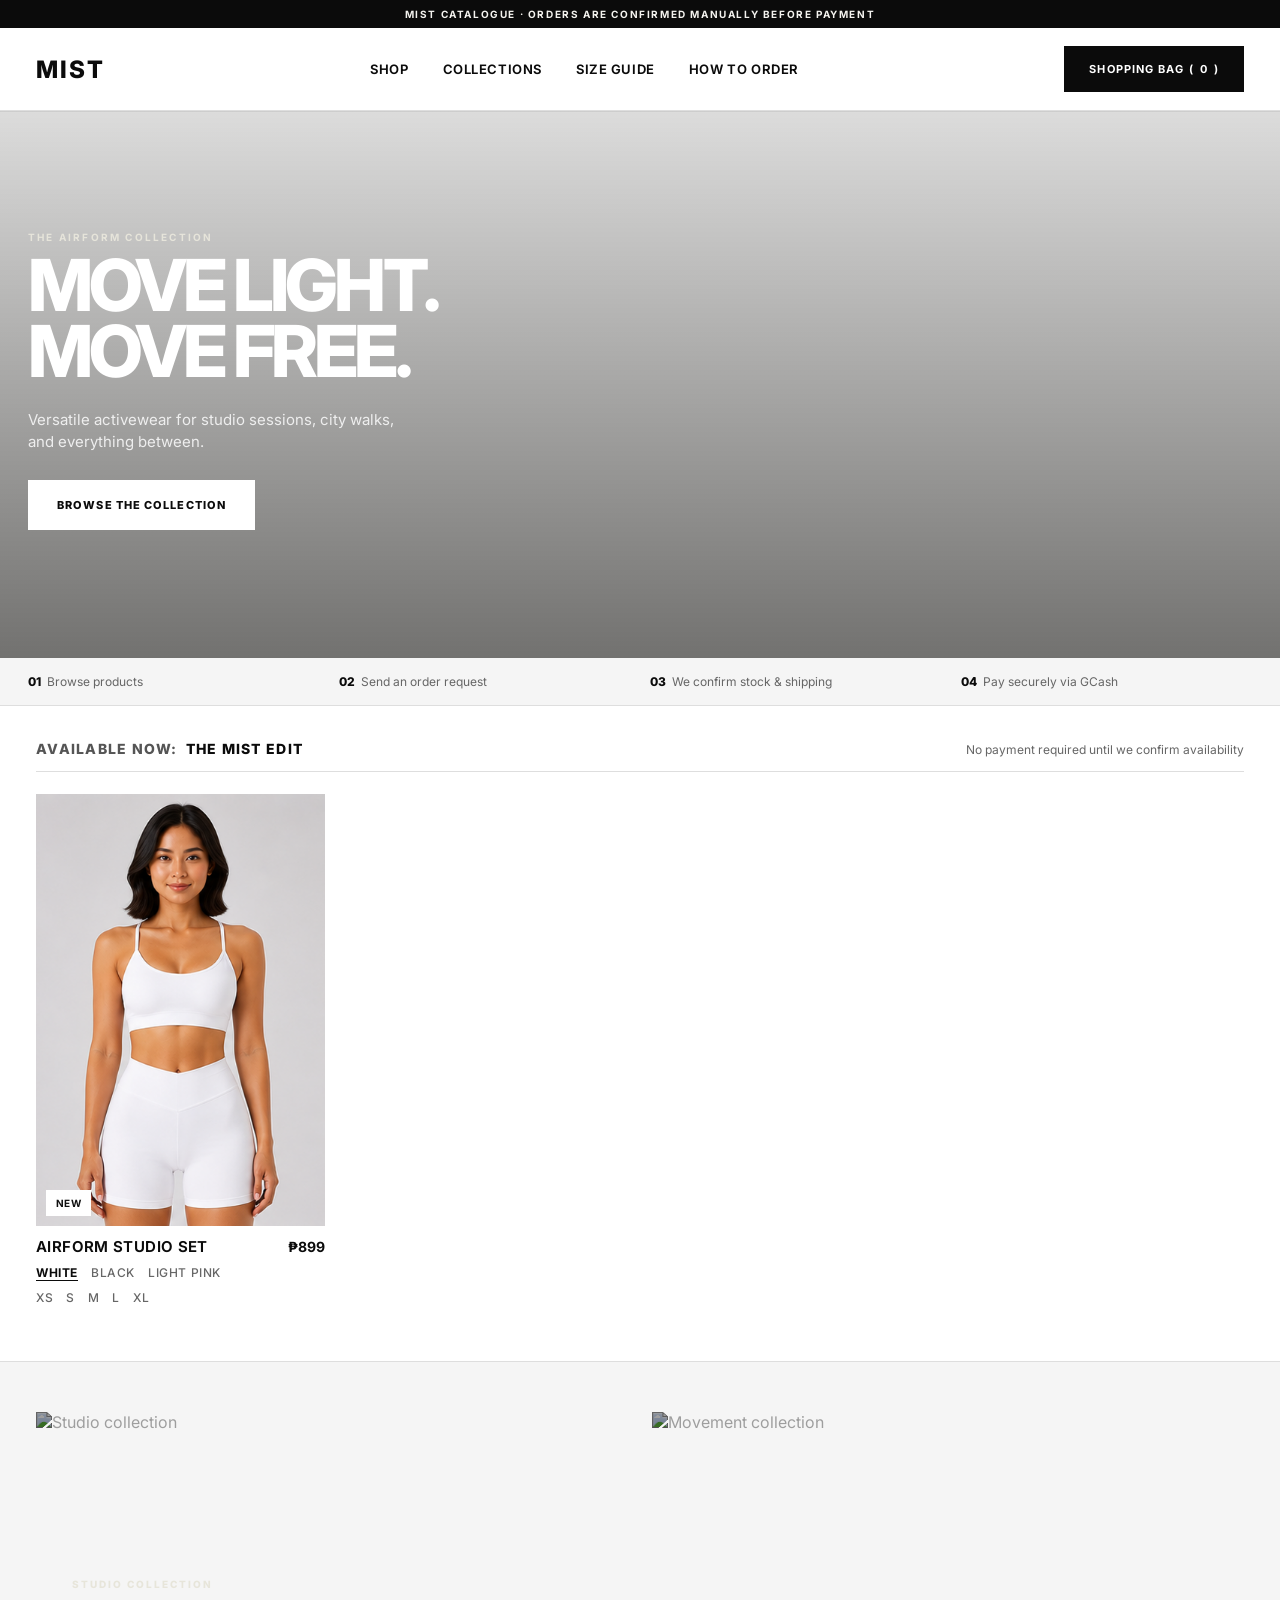
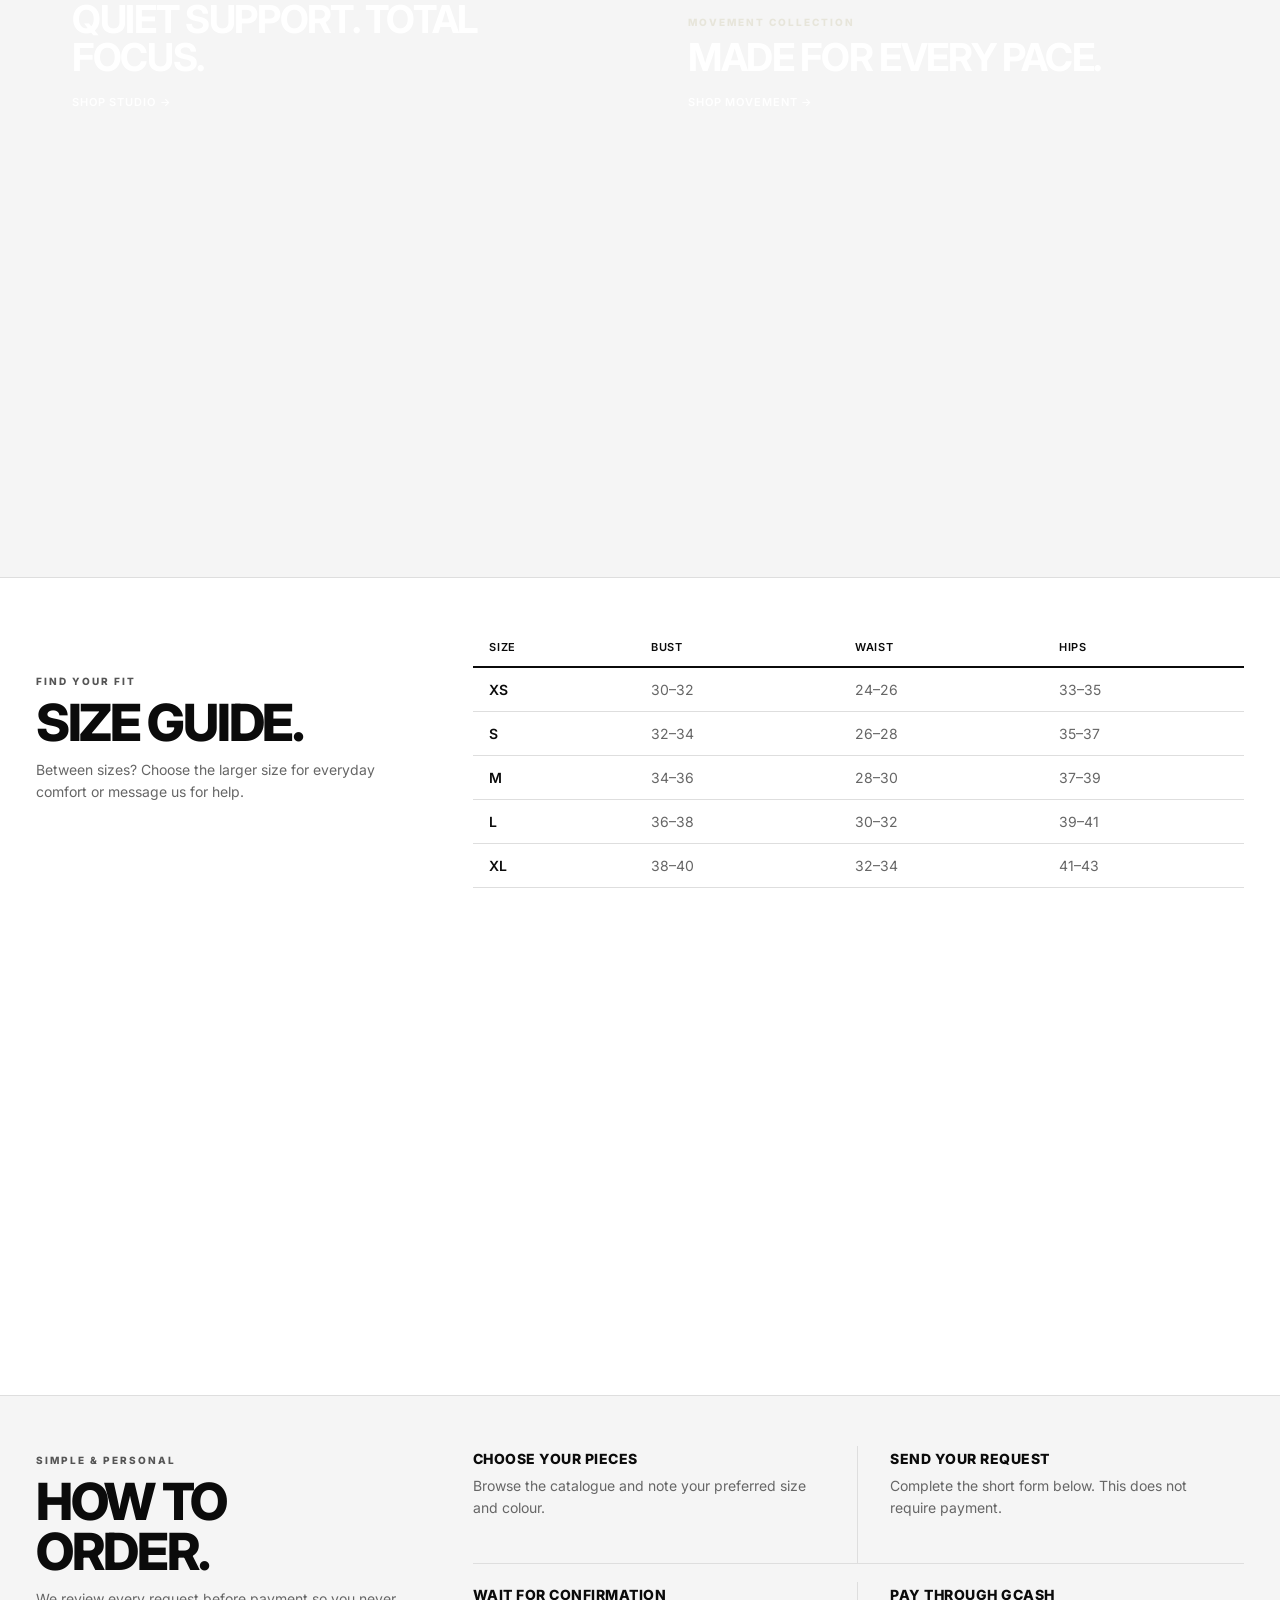
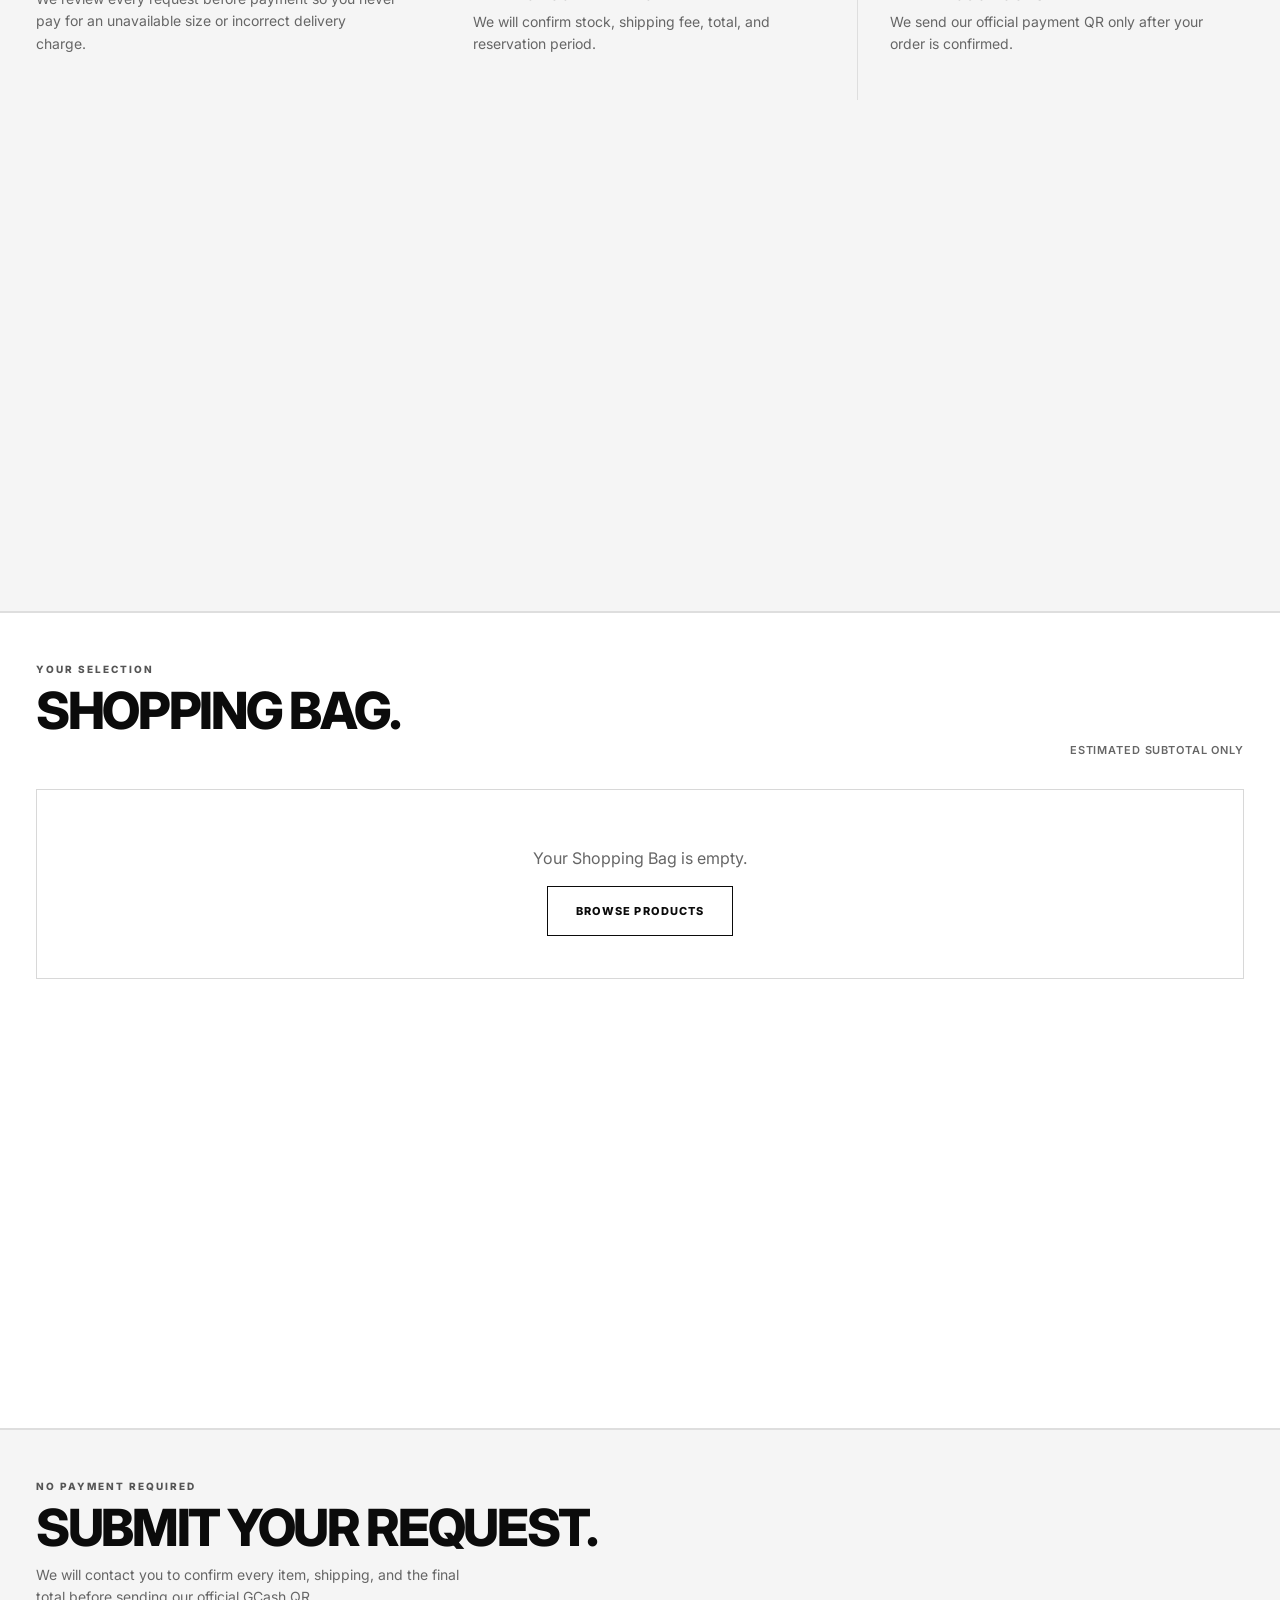
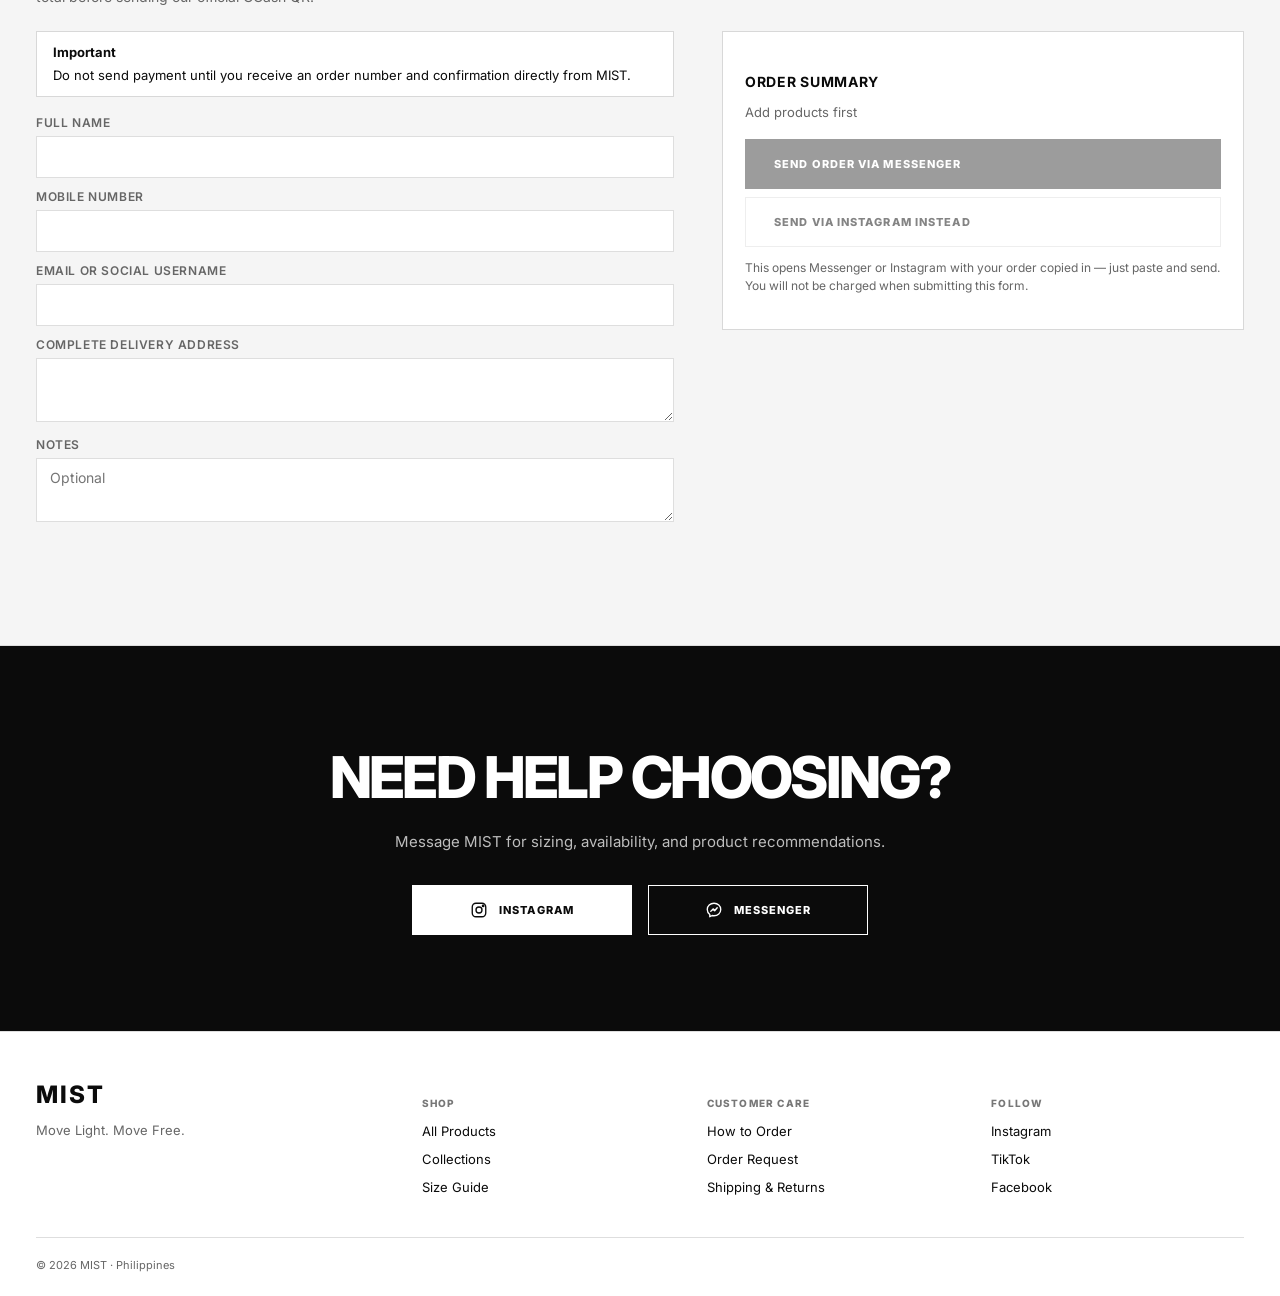
==== index.html @ 87e01f7b "Add files via upload" ====
<!DOCTYPE html>
<html lang="en">
<head>
<meta charset="UTF-8">
<meta name="viewport" content="width=device-width, initial-scale=1">
<title>MIST — Move Light. Move Free.</title>
<link rel="preconnect" href="https://fonts.googleapis.com">
<link href="https://fonts.googleapis.com/css2?family=Inter:wght@400;500;600;700;800&display=swap" rel="stylesheet">
<link rel="stylesheet" href="css/styles.css">
</head>
<body>

<div class="marquee-bar">MIST CATALOGUE · ORDERS ARE CONFIRMED MANUALLY BEFORE PAYMENT</div>

<header class="site-nav">
  <div class="nav-inner">
    <a href="#top" class="logo">MIST</a>
    <nav class="nav-links">
      <a href="#catalogue">Shop</a>
      <a href="#collections">Collections</a>
      <a href="#sizing">Size Guide</a>
      <a href="#how">How to Order</a>
    </nav>
    <a href="#order-list" class="order-pill">Shopping Bag (<span id="nav-count">0</span>)</a>
    <button class="menu-toggle" id="menuToggle" aria-label="Menu">☰</button>
  </div>
</header>

<section class="hero" id="top">
  <div class="hero-content">
    <div class="hero-inner">
      <span class="eyebrow">The Airform Collection</span>
      <h1>Move Light.<br>Move Free.</h1>
      <p>Versatile activewear for studio sessions, city walks, and everything between.</p>
      <a href="#catalogue" class="btn light">Browse the collection</a>
    </div>
  </div>
</section>

<div class="steps-strip">
  <div class="wrap">
    <div class="step-mini"><b>01</b>Browse products</div>
    <div class="step-mini"><b>02</b>Send an order request</div>
    <div class="step-mini"><b>03</b>We confirm stock &amp; shipping</div>
    <div class="step-mini"><b>04</b>Pay securely via GCash</div>
  </div>
</div>

<section id="catalogue" class="catalogue-section">
  <div class="wrap">
    <div class="compact-head">
      <h2><span class="eyebrow-lead">Available Now:</span>The MIST Edit</h2>
      <p>No payment required until we confirm availability</p>
    </div>
    <div class="grid" id="product-grid"></div>
  </div>
</section>

<section id="collections">
  <div class="wrap">
    <div class="collections">
      <a href="#catalogue" class="collection-tile">
        <img src="https://images.unsplash.com/photo-1506629082955-511b1aa562c8?auto=format&fit=crop&w=1200&q=85" alt="Studio collection">
        <div class="tile-copy">
          <span class="eyebrow">Studio collection</span>
          <h3>Quiet support. Total focus.</h3>
          <span class="cta">Shop studio →</span>
        </div>
      </a>
      <a href="#catalogue" class="collection-tile">
        <img src="https://images.unsplash.com/photo-1538805060514-97d9cc17730c?auto=format&fit=crop&w=1200&q=85" alt="Movement collection">
        <div class="tile-copy">
          <span class="eyebrow">Movement collection</span>
          <h3>Made for every pace.</h3>
          <span class="cta">Shop movement →</span>
        </div>
      </a>
    </div>
  </div>
</section>

<section id="sizing">
  <div class="wrap">
    <div class="section-split">
      <div class="section-head">
        <span class="eyebrow">Find Your Fit</span>
        <h2>Size guide.</h2>
        <p>Between sizes? Choose the larger size for everyday comfort or message us for help.</p>
      </div>
      <table>
        <thead><tr><th>Size</th><th>Bust</th><th>Waist</th><th>Hips</th></tr></thead>
        <tbody>
          <tr><td>XS</td><td>30–32</td><td>24–26</td><td>33–35</td></tr>
          <tr><td>S</td><td>32–34</td><td>26–28</td><td>35–37</td></tr>
          <tr><td>M</td><td>34–36</td><td>28–30</td><td>37–39</td></tr>
          <tr><td>L</td><td>36–38</td><td>30–32</td><td>39–41</td></tr>
          <tr><td>XL</td><td>38–40</td><td>32–34</td><td>41–43</td></tr>
        </tbody>
      </table>
    </div>
  </div>
</section>

<section id="how">
  <div class="wrap">
    <div class="section-split">
      <div class="section-head">
        <span class="eyebrow">Simple &amp; Personal</span>
        <h2>How to order.</h2>
        <p>We review every request before payment so you never pay for an unavailable size or incorrect delivery charge.</p>
      </div>
      <div class="how-grid">
        <div class="how-cell"><h3>Choose your pieces</h3><p>Browse the catalogue and note your preferred size and colour.</p></div>
        <div class="how-cell"><h3>Send your request</h3><p>Complete the short form below. This does not require payment.</p></div>
        <div class="how-cell"><h3>Wait for confirmation</h3><p>We will confirm stock, shipping fee, total, and reservation period.</p></div>
        <div class="how-cell"><h3>Pay through GCash</h3><p>We send our official payment QR only after your order is confirmed.</p></div>
      </div>
    </div>
  </div>
</section>

<section id="order-list">
  <div class="wrap">
    <div class="section-head-row">
      <div class="section-head">
        <span class="eyebrow">Your Selection</span>
        <h2>Shopping Bag.</h2>
      </div>
      <span class="section-head-note">Estimated subtotal only</span>
    </div>
    <div class="order-panel" id="order-panel"></div>
  </div>
</section>

<section id="order">
  <div class="wrap">
    <div class="section-head">
      <span class="eyebrow">No Payment Required</span>
      <h2>Submit your request.</h2>
      <p>We will contact you to confirm every item, shipping, and the final total before sending our official GCash QR.</p>
    </div>
    <div class="order-form-grid">
      <div>
        <div class="notice"><b>Important</b>Do not send payment until you receive an order number and confirmation directly from MIST.</div>
        <form id="order-form">
          <div class="field"><label for="f-name">Full name</label><input id="f-name" required></div>
          <div class="field"><label for="f-mobile">Mobile number</label><input id="f-mobile" required></div>
          <div class="field"><label for="f-contact">Email or social username</label><input id="f-contact" required></div>
          <div class="field"><label for="f-address">Complete delivery address</label><textarea id="f-address" required></textarea></div>
          <div class="field"><label for="f-notes">Notes</label><textarea id="f-notes" placeholder="Optional"></textarea></div>
        </form>
      </div>
      <div class="form-summary">
        <h4>Order summary</h4>
        <div id="summary-lines"><p class="summary-empty">Add products first</p></div>
        <button class="btn submit-btn" id="submit-order" disabled>Send order via Messenger</button>
        <button class="btn outline submit-btn-secondary" id="submit-order-ig" disabled>Send via Instagram instead</button>
        <p class="disclaimer">This opens Messenger or Instagram with your order copied in — just paste and send. You will not be charged when submitting this form.</p>
      </div>
    </div>
  </div>
</section>

<section class="help">
  <div class="wrap">
    <h2>Need help choosing?</h2>
    <p>Message MIST for sizing, availability, and product recommendations.</p>
    <div class="help-links">
      <a href="#" id="help-instagram-link" class="btn light social-btn" aria-label="Message MIST on Instagram">
        <svg viewBox="0 0 24 24" aria-hidden="true"><rect x="3" y="3" width="18" height="18" rx="5"></rect><circle cx="12" cy="12" r="4"></circle><circle cx="17.5" cy="6.5" r="1"></circle></svg>
        <span>Instagram</span>
      </a>
      <a href="#" id="help-messenger-link" class="btn outline help-outline social-btn" aria-label="Message MIST on Messenger">
        <svg viewBox="0 0 24 24" aria-hidden="true"><path d="M12 3C6.9 3 3 6.7 3 11.4c0 2.7 1.3 5 3.4 6.5V21l3.1-1.7c.8.2 1.6.3 2.5.3 5.1 0 9-3.7 9-8.3S17.1 3 12 3Z"></path><path d="m7.7 13.8 3.1-3.3 2.4 1.8 3.1-3.3-3.4 4-2.4-1.8-2.8 2.6Z"></path></svg>
        <span>Messenger</span>
      </a>
    </div>
  </div>
</section>

<footer>
  <div class="wrap">
    <div class="footer-top">
      <div class="footer-brand">
        <div class="logo">MIST</div>
        <p>Move Light. Move Free.</p>
      </div>
      <div class="footer-col">
        <h5>Shop</h5>
        <a href="#catalogue">All Products</a>
        <a href="#collections">Collections</a>
        <a href="#sizing">Size Guide</a>
      </div>
      <div class="footer-col">
        <h5>Customer Care</h5>
        <a href="#how">How to Order</a>
        <a href="#order">Order Request</a>
        <a href="#">Shipping &amp; Returns</a>
      </div>
      <div class="footer-col">
        <h5>Follow</h5>
        <a href="#">Instagram</a>
        <a href="#">TikTok</a>
        <a href="#">Facebook</a>
      </div>
    </div>
    <div class="footer-bottom">© 2026 MIST · Philippines</div>
  </div>
</footer>

<div class="toast" id="toast"></div>

<script src="js/config.js" defer></script>
<script src="js/ui.js" defer></script>
<script src="js/cart.js" defer></script>
<script src="js/app.js" defer></script>
</body>
</html>
---- css/styles.css ----
:root{
    --ink:#111111;
    --ink-soft:#5f5f5f;
    --bg:#ffffff;
    --panel:#f7f7f7;
    --order-list-bg:#ffffff;
    --line:#e6e6e6;
    --sage:#111111;
    --sage-dark:#2a2a2a;
    --stone:#d4d4d4;
    --danger:#b5502f;
    --radius:4px;
    --maxw:1320px;
    --gap:20px;
    --site-nav-height:84px;
    --anchor-gap:18px;
  }
  *{box-sizing:border-box;}
  html{
    scroll-behavior:smooth;
    scroll-padding-top:calc(var(--site-nav-height) + var(--anchor-gap));
  }
  body{
    margin:0;
    font-family:'Inter',system-ui,sans-serif;
    color:var(--ink);
    background:var(--bg);
    -webkit-font-smoothing:antialiased;
  }
  h1,h2,h3,.display{
    font-family:'Inter',system-ui,sans-serif;
    letter-spacing:-0.02em;
    font-weight:600;
    margin:0;
  }
  a{color:inherit;text-decoration:none;}
  img{max-width:100%;display:block;}
  button{font-family:inherit;cursor:pointer;}
  .wrap{max-width:var(--maxw);margin:0 auto;padding:0 28px;}
  .eyebrow{
    font-size:11px;
    letter-spacing:0.18em;
    text-transform:uppercase;
    color:#555555;
    font-weight:600;
    margin-bottom:10px;
    display:block;
  }

  /* ---- marquee bar ---- */
  .marquee-bar{
    background:var(--ink);
    color:#f4f3ef;
    font-size:11px;
    letter-spacing:0.12em;
    text-transform:uppercase;
    text-align:center;
    padding:6px 14px;
  }

  /* ---- nav ---- */
  header.site-nav{
    position:sticky; top:0; z-index:50;
    background:rgba(255,255,255,0.92);
    backdrop-filter:blur(8px);
    border-bottom:1px solid var(--line);
  }
  .nav-inner{
    max-width:var(--maxw);margin:0 auto;padding:14px 28px;
    display:flex;align-items:center;justify-content:space-between;gap:16px;
  }
  .logo{font-family:'Inter';font-weight:700;font-size:20px;letter-spacing:0.06em;}
  .nav-links{display:flex;gap:28px;font-size:14px;font-weight:500;}
  .nav-links a{opacity:0.8;transition:opacity .15s;}
  .nav-links a:hover{opacity:1;}
  .order-pill{
    border:1px solid var(--ink);
    padding:13px 20px;
    border-radius:var(--radius);
    font-size:12px;
    font-weight:700;
    letter-spacing:0.06em;
    text-transform:uppercase;
    display:flex;align-items:center;gap:6px;
    background:var(--ink);
    color:#fff;
    transition:background .15s;
  }
  .order-pill:hover{background:#2a2a2a;}
  .menu-toggle{display:none;background:none;border:none;font-size:22px;padding:4px 8px;}

  /* ---- hero ---- */
  .hero{
    position:relative;
    min-height:520px;
    display:flex;
    align-items:flex-end;
    background:
      linear-gradient(180deg, rgba(20,19,16,0.15) 0%, rgba(20,19,16,0.6) 100%),
      url('https://images.unsplash.com/photo-1518611012118-696072aa579a?auto=format&fit=crop&w=2200&q=90') center/cover no-repeat;
  }
  .hero-content{
    width:100%;
    color:#fff;
    padding:40px 28px 44px;
  }
  .hero-inner{max-width:var(--maxw);margin:0 auto;width:100%;}
  .hero .eyebrow{color:#e6e4da;}
  .hero h1{font-size:clamp(38px,6vw,72px);line-height:1.02;font-weight:700;max-width:14ch;}
  .hero p{font-size:16px;max-width:38ch;margin:18px 0 26px;color:#eee;line-height:1.5;}
  .btn{
    display:inline-flex;align-items:center;gap:8px;
    background:var(--ink);color:#fff;
    padding:14px 26px;font-size:13px;font-weight:600;
    letter-spacing:0.04em;text-transform:uppercase;
    border:1px solid var(--ink);
    border-radius:var(--radius);
    transition:background .15s,color .15s;
  }
  .btn:hover{background:transparent;color:var(--ink);}
  .btn.light{background:#fff;color:var(--ink);border-color:#fff;}
  .btn.light:hover{background:transparent;color:#fff;}
  .btn.outline{background:transparent;color:var(--ink);}
  .btn.outline:hover{background:var(--ink);color:#fff;}
  .btn:disabled{opacity:0.4;cursor:not-allowed;}
  .btn:disabled:hover{background:var(--ink);color:#fff;}

  /* ---- steps strip ---- */
  .steps-strip{
    border-bottom:1px solid var(--line);
    background:var(--panel);
  }
  .steps-strip .wrap{
    display:grid;grid-template-columns:repeat(4,1fr);gap:20px;
    padding:20px 28px;
  }
  .step-mini{font-size:13px;color:var(--ink-soft);}
  .step-mini b{color:var(--ink);font-family:'Inter';font-size:14px;margin-right:6px;}

  section{padding:64px 0;}

  /* Keep anchored sections fully visible below the sticky navigation. */
  section[id]{
    scroll-margin-top:calc(var(--site-nav-height) + var(--anchor-gap));
  }

  /* Non-catalogue sections use a consistent viewport-height presentation. */
  #collections,
  #sizing,
  #how,
  #order-list,
  #order{
    min-height:calc(100svh - var(--site-nav-height));
    display:flex;
    align-items:center;
  }

  #collections > .wrap,
  #sizing > .wrap,
  #how > .wrap,
  #order-list > .wrap,
  #order > .wrap{
    width:100%;
  }

  /* ---- section separation (alternating tone, no hard color blocks) ---- */
  #collections,
  #how,
  #order{
    background:var(--panel);
    border-top:1px solid var(--line);
    border-bottom:1px solid var(--line);
  }
  #catalogue,
  #sizing,
  #order-list{
    background:var(--bg);
  }
  #order-list{
    background:var(--bg);
    border-top:1px solid var(--line);
    border-bottom:1px solid var(--line);
  }

  .section-head{max-width:640px;margin-bottom:32px;}
  .section-head h2{font-size:clamp(26px,3.4vw,38px);font-weight:600;}
  .section-head p{color:var(--ink-soft);font-size:15px;line-height:1.6;margin-top:12px;}

  /* ---- compact single-line header (Gymshark-style category header) ---- */
  .compact-head{
    display:flex;justify-content:space-between;align-items:baseline;
    flex-wrap:wrap;gap:8px 20px;
    margin-bottom:24px;
    padding-bottom:16px;
    border-bottom:1px solid var(--line);
  }
  .compact-head h2{
    font-size:15px;font-weight:700;text-transform:uppercase;letter-spacing:0.06em;
  }
  .compact-head h2 .eyebrow-lead{
    color:#555555;margin-right:8px;
  }
  .compact-head p{
    font-size:13px;color:var(--ink-soft);margin:0;
  }

  /* ---- side-by-side section layout (label left, content right) ---- */
  .section-split{
    display:grid;
    grid-template-columns:minmax(220px,300px) 1fr;
    gap:64px;
    align-items:start;
  }
  .section-split .section-head{margin-bottom:0;max-width:none;}

  .section-head-row{
    display:flex;justify-content:space-between;align-items:flex-end;
    flex-wrap:wrap;gap:12px;margin-bottom:32px;
  }
  .section-head-row .section-head{margin-bottom:0;}
  .section-head-note{
    font-size:11px;letter-spacing:0.08em;text-transform:uppercase;
    color:var(--ink-soft);font-weight:600;white-space:nowrap;
  }

  /* ---- product grid ---- */
  .grid{
    display:grid;grid-template-columns:repeat(4,1fr);gap:var(--gap);
  }
  .card{
    border:1px solid var(--line);
    background:#fff;
    display:flex;flex-direction:column;
  }
  .card-img{position:relative;aspect-ratio:4/5;overflow:hidden;background:var(--panel);}
  .card-img img{
    width:100%;height:100%;object-fit:cover;object-position:center;
    transition:opacity .35s ease;
  }
  .card-img img.img-front{position:relative;z-index:1;}
  .card-img img.img-back{position:absolute;inset:0;z-index:2;opacity:0;}
  .card:hover .card-img img.img-front{opacity:0;}
  .card:hover .card-img img.img-back{opacity:1;}
  .badge{
    position:absolute;top:12px;left:12px;
    z-index:3;
    background:var(--sage);color:#fff;
    font-size:10px;letter-spacing:0.1em;
    padding:4px 8px;text-transform:uppercase;font-weight:700;
  }
  .quick-add{
    position:absolute;bottom:0;left:0;right:0;
    z-index:3;
    background:rgba(20,19,16,0.88);color:#fff;
    text-align:center;padding:11px;
    font-size:12px;letter-spacing:0.06em;text-transform:uppercase;font-weight:600;
    transform:translateY(100%);
    transition:transform .2s ease;
    border:none;font-family:inherit;width:100%;
  }
  .card:hover .quick-add{transform:translateY(0);}
  .card-body{padding:16px 16px 18px;display:flex;flex-direction:column;gap:4px;flex:1;}
  .card-body-top{display:flex;justify-content:space-between;align-items:baseline;gap:10px;}
  .card-body h3{font-size:15px;font-weight:600;}
  .colors{display:flex;gap:10px;margin-top:2px;flex-wrap:wrap;}
  .color-btn{
    border:none;background:none;padding:0;
    font-size:12px;font-weight:500;color:var(--ink-soft);
    transition:color .12s;
  }
  .color-btn:hover{color:var(--ink);}
  .color-btn.active{color:var(--ink);font-weight:700;text-decoration:underline;text-underline-offset:3px;}
  .price{font-weight:700;font-size:14px;white-space:nowrap;}
  .sizes{display:flex;gap:10px;margin-top:8px;flex-wrap:wrap;}
  .size-btn{
    border:none;background:none;padding:0;
    font-size:12px;font-weight:500;color:var(--ink-soft);
    transition:color .12s;
  }
  .size-btn:hover{color:var(--ink);}
  .size-btn.active{color:var(--ink);font-weight:700;text-decoration:underline;text-underline-offset:3px;}

  /* ---- collections banner ---- */
  .collections{display:grid;grid-template-columns:1fr 1fr;gap:var(--gap);}
  .collection-tile{
    position:relative;aspect-ratio:16/10;overflow:hidden;
    color:#fff;
  }
  .collection-tile img{width:100%;height:100%;object-fit:cover;filter:brightness(0.62);transition:transform .5s;}
  .collection-tile:hover img{transform:scale(1.05);}
  .tile-copy{position:absolute;inset:0;display:flex;flex-direction:column;justify-content:flex-end;padding:28px;}
  .tile-copy .eyebrow{color:#e7e5da;}
  .tile-copy h3{font-size:24px;font-weight:700;margin-bottom:4px;}
  .tile-copy span.cta{font-size:13px;font-weight:600;}

  /* ---- how to order (2x2 divided grid) ---- */
  .how-grid{
    display:grid;
    grid-template-columns:1fr 1fr;
  }
  .how-cell{
    padding:0 32px 28px 0;
  }
  .how-cell:nth-child(odd){
    border-right:1px solid var(--line);
    padding-right:32px;
  }
  .how-cell:nth-child(even){
    padding-left:32px;
  }
  .how-cell:nth-child(1),.how-cell:nth-child(2){
    border-bottom:1px solid var(--line);
    padding-bottom:24px;
    margin-bottom:24px;
  }
  .how-cell h3{font-size:16px;font-weight:600;margin-bottom:8px;}
  .how-cell p{font-size:14px;color:var(--ink-soft);line-height:1.6;margin:0;}

  /* ---- size guide ---- */
  table{width:100%;border-collapse:collapse;font-size:14px;}
  thead th{
    text-align:left;padding:12px 14px;border-bottom:2px solid var(--ink);
    font-family:'Inter';font-weight:600;font-size:13px;
  }
  tbody td{padding:12px 14px;border-bottom:1px solid var(--line);color:var(--ink-soft);}
  tbody tr td:first-child{color:var(--ink);font-weight:600;}

  /* ---- order list ---- */
  .order-panel{
    background:#ffffff;
    border:1px solid var(--line);
    border-radius:12px;
    padding:0 24px;
    box-shadow:0 8px 28px rgba(0,0,0,.05);
  }
  .order-empty{padding:56px 28px;text-align:center;}
  .order-empty p{color:var(--ink-soft);margin-bottom:18px;}
  .order-cols{
    display:grid;
    grid-template-columns:64px 1fr 130px 150px 80px 160px;
    gap:16px;align-items:end;
  }
  .order-header{
    padding:20px 0 8px;
  }
  .order-header .col-label{
    font-size:11px;font-weight:700;letter-spacing:0.08em;text-transform:uppercase;color:var(--ink-soft);
  }
  .order-row{
    padding:16px 0;border-top:1px solid var(--line);
  }
  .order-row img{width:64px;height:76px;object-fit:cover;background:#fff;}
  .order-item-name{font-size:14px;font-weight:600;}
  .order-item-price{font-size:12px;color:var(--ink-soft);margin-top:2px;}
  .order-select,.qty-input{
    width:100%;border:1px solid var(--line);background:#fff;
    padding:9px 10px;font-size:13px;font-family:inherit;border-radius:var(--radius);
  }
  .order-select:focus,.qty-input:focus{outline:2px solid #111111;outline-offset:1px;}
  .price-remove{display:flex;align-items:center;justify-content:space-between;gap:14px;}
  .line-total{font-size:14px;font-weight:600;white-space:nowrap;}
  .remove-btn{
    background:none;border:none;color:var(--ink);font-size:13px;
    text-decoration:underline;text-underline-offset:2px;white-space:nowrap;
  }
  .remove-btn:hover{color:var(--danger);}
  .order-summary-block{padding:24px 0 28px;}
  .order-summary-row{
    display:flex;justify-content:space-between;align-items:center;
    font-size:14px;font-weight:600;margin-bottom:8px;
  }
  .order-summary-row .sub-amt{font-size:15px;font-weight:700;}
  .shipping-note{font-size:13px;color:var(--ink-soft);margin-bottom:18px;}
  .continue-btn{width:100%;justify-content:center;}

  /* ---- order form ---- */
  .order-form-grid{display:grid;grid-template-columns:1.1fr 0.9fr;gap:56px;}
  .notice{
    background:#fbf1ea;border:1px solid #e8c9b5;
    padding:14px 16px;font-size:13px;line-height:1.5;margin-bottom:26px;
  }
  .notice b{display:block;margin-bottom:3px;}
  .field{margin-bottom:16px;}
  .field label{display:block;font-size:12px;font-weight:600;text-transform:uppercase;letter-spacing:0.05em;margin-bottom:6px;color:var(--ink-soft);}
  .field input,.field textarea{
    width:100%;border:1px solid var(--line);padding:12px 13px;font-size:14px;
    font-family:inherit;background:#fff;border-radius:var(--radius);
  }
  .field input:focus,.field textarea:focus{outline:2px solid #111111;outline-offset:1px;}
  .field textarea{resize:vertical;min-height:88px;}
  .form-summary{background:var(--panel);border:1px solid var(--line);padding:20px;align-self:start;position:sticky;top:96px;}
  .form-summary h4{font-family:'Inter';font-size:14px;text-transform:uppercase;letter-spacing:0.05em;margin-bottom:14px;}
  .summary-line{display:flex;justify-content:space-between;font-size:13px;padding:7px 0;border-bottom:1px solid var(--line);}
  .disclaimer{font-size:12px;color:var(--ink-soft);margin-top:12px;line-height:1.5;}
  .submit-btn{width:100%;margin-top:6px;padding:14px;}
  .submit-btn-secondary{width:100%;margin-top:8px;padding:12px;background:transparent;color:var(--ink);border:1px solid var(--line);}
  .submit-btn-secondary:hover:not(:disabled){background:var(--panel);}
  .submit-btn-secondary:disabled{opacity:0.5;cursor:not-allowed;}

  /* ---- help ---- */
  .help{text-align:center;background:var(--ink);color:#fff;}
  .help h2{font-size:clamp(24px,3vw,32px);margin-bottom:10px;}
  .help p{color:#cfccc0;margin-bottom:24px;}
  .help-links{display:flex;gap:14px;justify-content:center;}

  /* ---- footer ---- */
  footer{border-top:1px solid var(--line);padding:56px 0 28px;}
  .footer-top{display:grid;grid-template-columns:1.4fr repeat(3,1fr);gap:32px;padding-bottom:36px;}
  .footer-brand .logo{margin-bottom:10px;}
  .footer-brand p{font-size:13px;color:var(--ink-soft);}
  .footer-col h5{font-size:12px;text-transform:uppercase;letter-spacing:0.06em;margin-bottom:14px;color:var(--ink-soft);}
  .footer-col a{display:block;font-size:14px;margin-bottom:10px;}
  .footer-bottom{border-top:1px solid var(--line);padding-top:20px;font-size:12px;color:var(--ink-soft);}

  .toast{
    position:fixed;bottom:24px;left:50%;transform:translateX(-50%) translateY(20px);
    background:var(--ink);color:#fff;padding:12px 22px;font-size:13px;font-weight:600;
    border-radius:999px;opacity:0;pointer-events:none;transition:all .25s ease;z-index:200;
  }
  .toast.show{opacity:1;transform:translateX(-50%) translateY(0);}

  /* ---- responsive ---- */
  @media (max-width:1100px){
    .grid{grid-template-columns:repeat(3,1fr);}
  }
  @media (max-width:900px){
    .grid{grid-template-columns:repeat(2,1fr);}
    .order-form-grid{grid-template-columns:1fr;}
    .form-summary{position:static;}
    .footer-top{grid-template-columns:1fr 1fr;}
    .section-split{grid-template-columns:1fr;gap:28px;}
    .section-split .section-head{max-width:640px;margin-bottom:8px;}
  }
  @media (max-width:680px){
    :root{--anchor-gap:12px;}
    .hero{min-height:480px;}
    .nav-links{display:none;}
    .menu-toggle{display:block;}
    .steps-strip .wrap{grid-template-columns:1fr 1fr;}
    .grid{grid-template-columns:1fr 1fr;}
    .collections{grid-template-columns:1fr;}
    .how-row{grid-template-columns:40px 1fr;}
    .order-header{display:none;}
    .order-cols{
      grid-template-columns:56px 1fr;
      grid-template-areas:"img name" "img size" "img colour" "img qty" "img price";
      row-gap:8px;
    }
    .order-row img{grid-area:img;}
    .order-item-name{grid-area:name;}
    .field-size{grid-area:size;}
    .field-colour{grid-area:colour;}
    .field-qty{grid-area:qty;}
    .price-remove{grid-area:price;}
    .footer-top{grid-template-columns:1fr;}
    section{padding:44px 0;}
    #collections,#sizing,#how,#order-list,#order{
      min-height:auto;
      display:block;
    }
    .hero-content{padding:36px 20px 44px;}
    .how-grid{grid-template-columns:1fr;}
    .how-cell:nth-child(odd){border-right:none;padding-right:0;}
    .how-cell{border-bottom:1px solid var(--line);padding:0 0 20px;margin-bottom:20px;}
    .how-cell:nth-child(2){padding-left:0;}
    .section-head-row{align-items:flex-start;}
  }
  @media (max-width:460px){
    .grid{grid-template-columns:1fr;}
  }

  @media (prefers-reduced-motion:reduce){
    *{transition:none !important;animation:none !important;}
  }

/* Utility classes moved from inline HTML styles */
.catalogue-section{padding-top:32px;}
.summary-empty{font-size:13px;color:var(--ink-soft);}
.help-outline{color:#fff;border-color:#fff;}


.summary-total{border-bottom:none;font-weight:700;}
@media (max-width:680px){
  .nav-links.mobile-open{
    display:flex;position:absolute;top:100%;left:0;right:0;
    background:#fff;flex-direction:column;padding:16px 28px;
    border-bottom:1px solid var(--line);gap:14px;
  }
}

/* Product data loading messages */
.catalogue-message {
  grid-column: 1 / -1;
  padding: 32px;
  border: 1px solid var(--line);
  background: var(--panel);
  color: var(--ink-soft);
  line-height: 1.6;
}
.catalogue-error strong { color: var(--danger); }

/* =========================================================
   MIST UI POLISH — Gymshark / DFYNE-inspired direction
   ========================================================= */
:root{
  --ink:#0b0b0b;
  --ink-soft:#666;
  --panel:#f5f5f5;
  --line:#dedede;
  --radius:0px;
  --maxw:1440px;
}
body{font-weight:400;}
.wrap{padding-left:36px;padding-right:36px;}

.marquee-bar{
  padding:8px 14px;
  font-size:10px;
  font-weight:700;
  letter-spacing:.16em;
}
header.site-nav{background:rgba(255,255,255,.97);}
.nav-inner{padding:18px 36px;}
.logo{font-size:24px;font-weight:800;letter-spacing:.08em;}
.nav-links{gap:34px;font-size:13px;font-weight:650;text-transform:uppercase;letter-spacing:.045em;}
.nav-links a{position:relative;opacity:1;padding:6px 0;}
.nav-links a::after{content:"";position:absolute;left:0;right:100%;bottom:0;height:2px;background:#0b0b0b;transition:right .22s ease;}
.nav-links a:hover::after{right:0;}
.order-pill{padding:15px 24px;font-size:11px;border-radius:0;letter-spacing:.1em;}

.hero{min-height:calc(100svh - 112px);background-position:center 38%;}
.hero-content{padding-bottom:70px;}
.hero h1{font-size:clamp(48px,7vw,92px);line-height:.92;text-transform:uppercase;letter-spacing:-.055em;font-weight:800;}
.hero p{font-size:15px;max-width:42ch;margin-top:24px;}
.hero .eyebrow{font-weight:700;letter-spacing:.22em;}
.btn{min-height:50px;padding:14px 28px;border-radius:0;font-size:11px;font-weight:800;letter-spacing:.1em;}

.steps-strip .wrap{padding-top:16px;padding-bottom:16px;}
.step-mini{font-size:12px;}
.step-mini b{font-size:12px;font-weight:800;}
section{padding:88px 0;}

.compact-head{margin-bottom:30px;padding-bottom:18px;}
.compact-head h2{font-size:14px;font-weight:800;letter-spacing:.09em;}
.compact-head p{font-size:12px;}
.section-head h2{font-size:clamp(34px,4vw,56px);font-weight:800;letter-spacing:-.045em;text-transform:uppercase;line-height:.98;}
.section-head p{font-size:14px;max-width:48ch;}
.eyebrow{font-size:10px;font-weight:800;letter-spacing:.2em;color:#555;}

.grid{grid-template-columns:repeat(3,minmax(0,1fr));gap:28px;}
.card{border:0;background:transparent;}
.card-img{background:#efefef;}
.card-body{padding:16px 0 0;gap:8px;}
.card-body h3{font-size:14px;font-weight:750;text-transform:uppercase;letter-spacing:.025em;}
.price{font-size:14px;font-weight:700;}
.colors,.sizes{gap:14px;}
.color-btn,.size-btn{font-size:11px;text-transform:uppercase;letter-spacing:.05em;}
.badge{top:14px;left:14px;padding:6px 9px;font-size:9px;background:#0b0b0b;}
.quick-add{padding:15px;font-size:11px;font-weight:800;letter-spacing:.1em;background:rgba(8,8,8,.94);}

.collections{gap:24px;}
.collection-tile{aspect-ratio:4/3;}
.tile-copy{padding:36px;}
.tile-copy h3{font-size:clamp(26px,3vw,40px);line-height:1;text-transform:uppercase;letter-spacing:-.035em;}
.tile-copy span.cta{margin-top:14px;text-transform:uppercase;letter-spacing:.08em;font-size:11px;}

.section-split{grid-template-columns:minmax(260px,360px) 1fr;gap:90px;align-items:center;}
table{font-size:14px;}
thead th{padding:16px 16px;font-size:11px;text-transform:uppercase;letter-spacing:.08em;}
tbody td{padding:17px 16px;}
.how-grid{gap:0;}
.how-cell{min-height:150px;padding-top:10px;}
.how-cell h3{text-transform:uppercase;letter-spacing:.035em;font-size:14px;font-weight:800;}

.order-panel{border:1px solid #d8d8d8;border-radius:0;box-shadow:none;padding:0 28px;}
.order-empty{padding:68px 28px;}
.form-summary{background:#fff;border:1px solid #d8d8d8;padding:28px;}
.notice{background:#fff;border:1px solid #d8d8d8;}
.field input,.field textarea,.order-select,.qty-input{border-radius:0;min-height:48px;}

.help{background:#0b0b0b;padding:96px 0;}
.help h2{font-size:clamp(36px,4.5vw,64px);font-weight:800;letter-spacing:-.045em;text-transform:uppercase;}
.help p{margin:20px auto 34px;max-width:600px;color:#bdbdbd;font-size:15px;}
.help-links{gap:16px;flex-wrap:wrap;}
.help-links .social-btn{width:220px;justify-content:center;gap:11px;}
.help-links .social-btn svg{width:18px;height:18px;fill:none;stroke:currentColor;stroke-width:1.8;stroke-linecap:round;stroke-linejoin:round;}
.help-links .help-outline{color:#fff;border-color:#fff;background:transparent;}
.help-links .help-outline:hover{background:#fff;color:#0b0b0b;}
.help-links .btn.light:hover{background:#e9e9e9;color:#0b0b0b;border-color:#e9e9e9;}

footer{padding:48px 0 24px;}
.footer-top{padding-bottom:30px;}
.footer-col h5{font-size:10px;font-weight:800;letter-spacing:.12em;color:#777;}
.footer-col a{font-size:13px;margin-bottom:12px;}
.footer-col a:hover{text-decoration:underline;text-underline-offset:4px;}
.footer-bottom{font-size:11px;}

@media (max-width:1100px){
  .grid{grid-template-columns:repeat(2,minmax(0,1fr));}
  .section-split{gap:48px;}
}
@media (max-width:680px){
  .wrap,.nav-inner{padding-left:20px;padding-right:20px;}
  .hero{min-height:620px;}
  .hero h1{font-size:clamp(46px,16vw,68px);}
  section{padding:64px 0;}
  .grid{grid-template-columns:1fr;gap:40px;}
  .section-head h2{font-size:38px;}
  .help{padding:72px 0;}
  .help-links{flex-direction:column;align-items:center;}
  .help-links .social-btn{width:min(100%,320px);}
}

/* =========================================================
   VIEWPORT-FIT SECTIONS
   Keeps anchored sections within the usable desktop viewport
   without changing the product catalogue layout.
   ========================================================= */
@media (min-width:681px){
  #collections,
  #sizing,
  #how,
  #order-list,
  #order{
    min-height:calc(100svh - var(--site-nav-height));
    padding-top:clamp(42px,5.5vh,64px);
    padding-bottom:clamp(42px,5.5vh,64px);
  }

  #collections .collections{
    align-items:center;
  }

  #collections .collection-tile{
    aspect-ratio:16 / 9;
    max-height:56svh;
  }

  #sizing .section-head,
  #how .section-head,
  #order-list .section-head,
  #order .section-head{
    margin-bottom:clamp(18px,2.5vh,28px);
  }

  #sizing .section-split,
  #how .section-split{
    gap:clamp(44px,6vw,78px);
  }

  #sizing thead th{
    padding-top:12px;
    padding-bottom:12px;
  }

  #sizing tbody td{
    padding-top:13px;
    padding-bottom:13px;
  }

  #how .how-cell{
    min-height:118px;
    padding-top:4px;
    padding-bottom:20px;
  }

  #how .how-cell:nth-child(1),
  #how .how-cell:nth-child(2){
    padding-bottom:18px;
    margin-bottom:18px;
  }

  #order-list .order-empty{
    padding-top:42px;
    padding-bottom:42px;
  }

  #order .order-form-grid{
    gap:clamp(32px,4vw,48px);
  }

  #order .notice{
    margin-bottom:18px;
    padding-top:11px;
    padding-bottom:11px;
  }

  #order .field{
    margin-bottom:11px;
  }

  #order .field input,
  #order .field textarea{
    min-height:42px;
    padding-top:10px;
    padding-bottom:10px;
  }

  #order .field textarea{
    min-height:64px;
  }

  #order .form-summary{
    padding:22px;
  }
}

@media (min-width:681px) and (max-height:760px){
  #collections,
  #sizing,
  #how,
  #order-list,
  #order{
    padding-top:34px;
    padding-bottom:34px;
  }

  #collections .collection-tile{
    max-height:48svh;
  }

  #sizing .section-head h2,
  #how .section-head h2,
  #order-list .section-head h2,
  #order .section-head h2{
    font-size:clamp(30px,3.3vw,44px);
  }

  #order .field textarea{
    min-height:54px;
  }
}

/* =========================================================
   COMPACT HERO — keeps the original product-card layout
   ========================================================= */
@media (min-width:681px){
  .hero{
    min-height:clamp(420px,58svh,560px);
  }

  .hero-content{
    padding-top:32px;
    padding-bottom:clamp(34px,4.5vh,50px);
  }

  .hero h1{
    font-size:clamp(44px,5.6vw,74px);
  }
}

@media (min-width:681px) and (max-height:760px){
  .hero{
    min-height:clamp(380px,52svh,470px);
  }
}

/* =========================================================
   MIST CATALOGUE V3 — compact performance-wear product grid
   Keeps each product card at catalogue scale, even when only
   one product exists. Inspired by modern activewear browsing.
   ========================================================= */
#catalogue{
  padding-top:34px !important;
  padding-bottom:54px;
}

#catalogue .compact-head{
  margin-bottom:22px;
  padding-bottom:14px;
}

#catalogue .grid{
  display:grid;
  grid-template-columns:repeat(4,minmax(0,1fr));
  gap:18px;
  align-items:start;
}

#catalogue .card{
  min-width:0;
  border:0;
  background:transparent;
  box-shadow:none;
}

#catalogue .card-img{
  aspect-ratio:auto;
  height:clamp(330px,48svh,455px);
  background:#f1f1f1;
  overflow:hidden;
}

#catalogue .card-img img{
  object-fit:cover;
  object-position:center top;
}

#catalogue .badge{
  top:auto;
  bottom:10px;
  left:10px;
  padding:7px 10px;
  background:#fff;
  color:#111;
  font-size:10px;
  letter-spacing:.04em;
}

#catalogue .quick-add{
  padding:13px 12px;
  font-size:11px;
  background:rgba(12,12,12,.94);
}

#catalogue .card-body{
  padding:12px 0 0;
  gap:7px;
}

#catalogue .card-body-top{
  align-items:flex-start;
}

#catalogue .card-body h3{
  font-size:15px;
  line-height:1.25;
  font-weight:650;
}

#catalogue .price{
  font-size:14px;
  font-weight:700;
}

#catalogue .colors,
#catalogue .sizes{
  gap:13px;
  margin-top:0;
}

#catalogue .color-btn,
#catalogue .size-btn{
  font-size:12px;
  line-height:1.5;
}

@media (max-width:1100px){
  #catalogue .grid{grid-template-columns:repeat(3,minmax(0,1fr));}
  #catalogue .card-img{height:clamp(330px,45svh,430px);}
}

@media (max-width:820px){
  #catalogue .grid{grid-template-columns:repeat(2,minmax(0,1fr));}
  #catalogue .card-img{height:auto;aspect-ratio:4/5;}
}

@media (max-width:520px){
  #catalogue .grid{grid-template-columns:1fr;}
  #catalogue .card-img{aspect-ratio:4/5;}
}

/* =========================================================
   RELIABLE SECTION ANCHORS
   Keep the beginning of every destination directly below the
   sticky navigation instead of vertically centering its content.
   ========================================================= */
:root{
  --anchor-gap:16px;
}

section[id]{
  scroll-margin-top:calc(var(--site-nav-height) + var(--anchor-gap));
}

@media (min-width:681px){
  #collections,
  #sizing,
  #how,
  #order-list,
  #order{
    align-items:flex-start;
  }
}
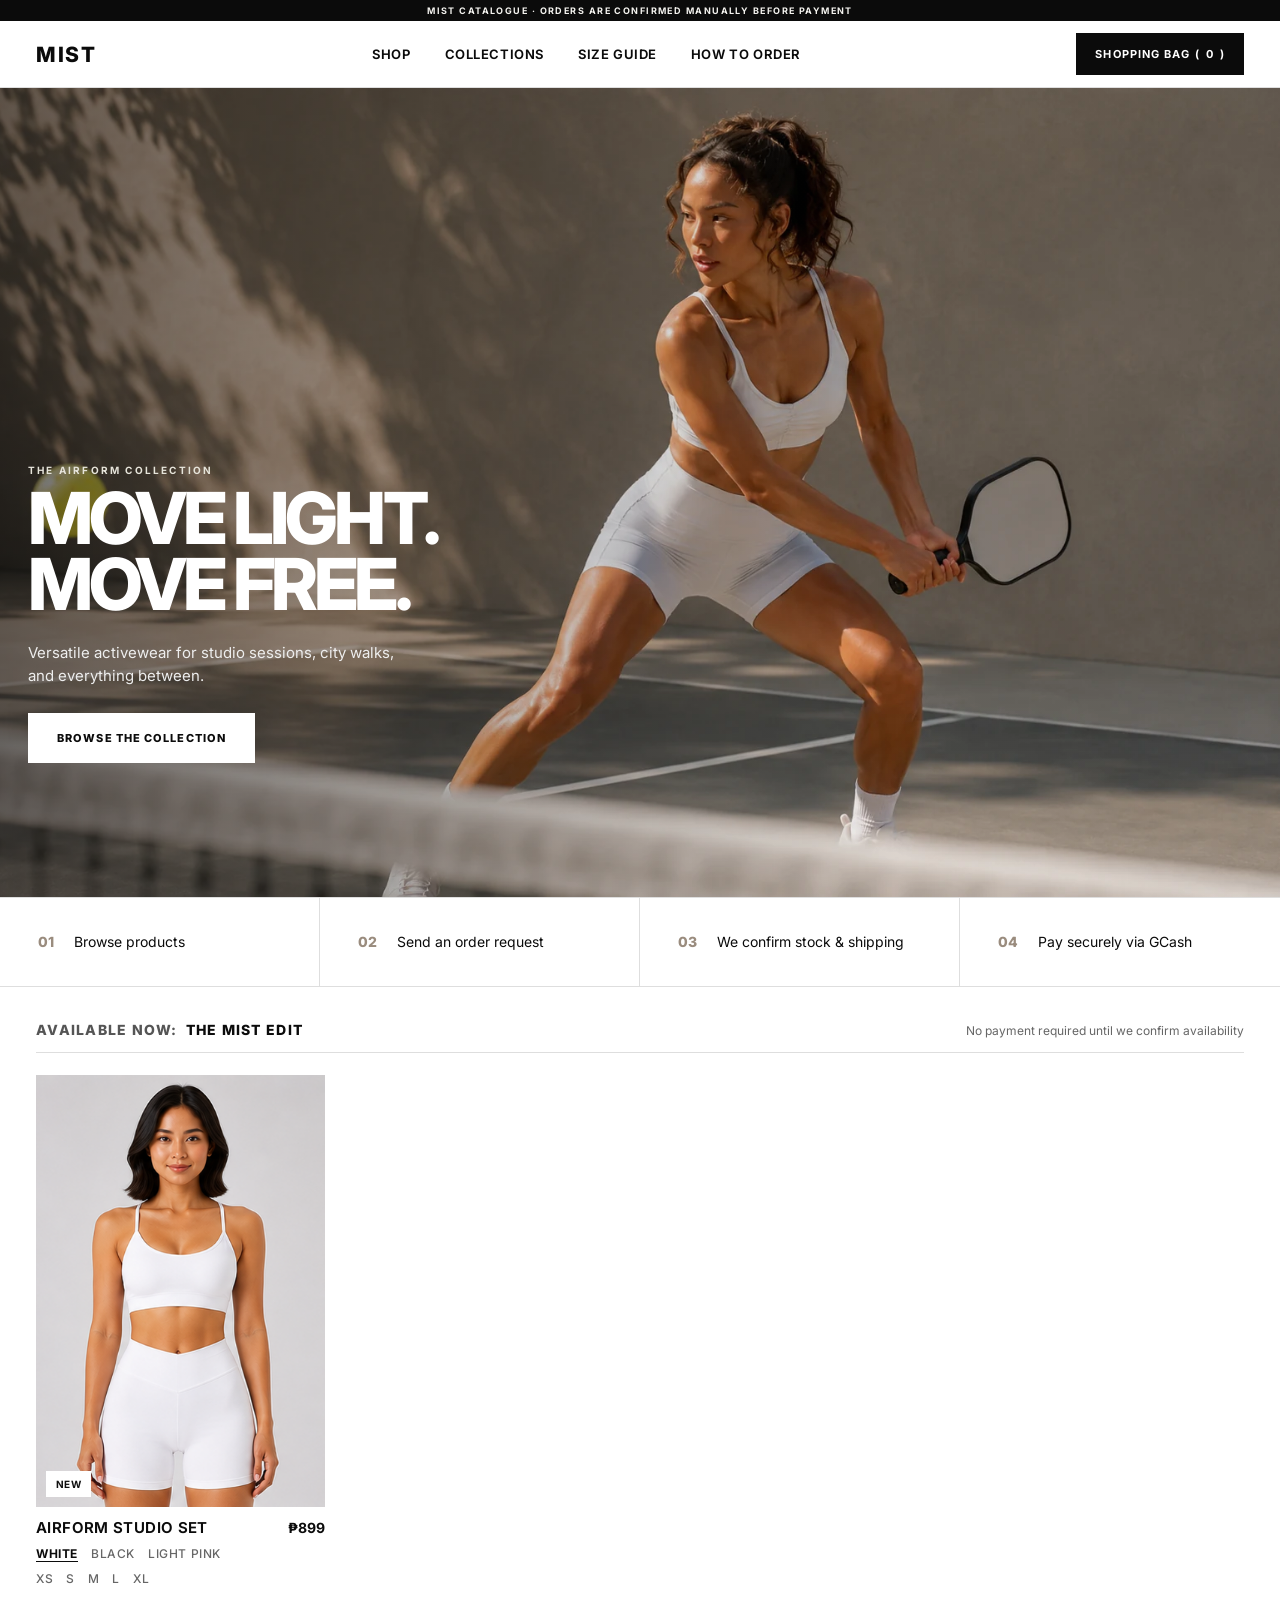
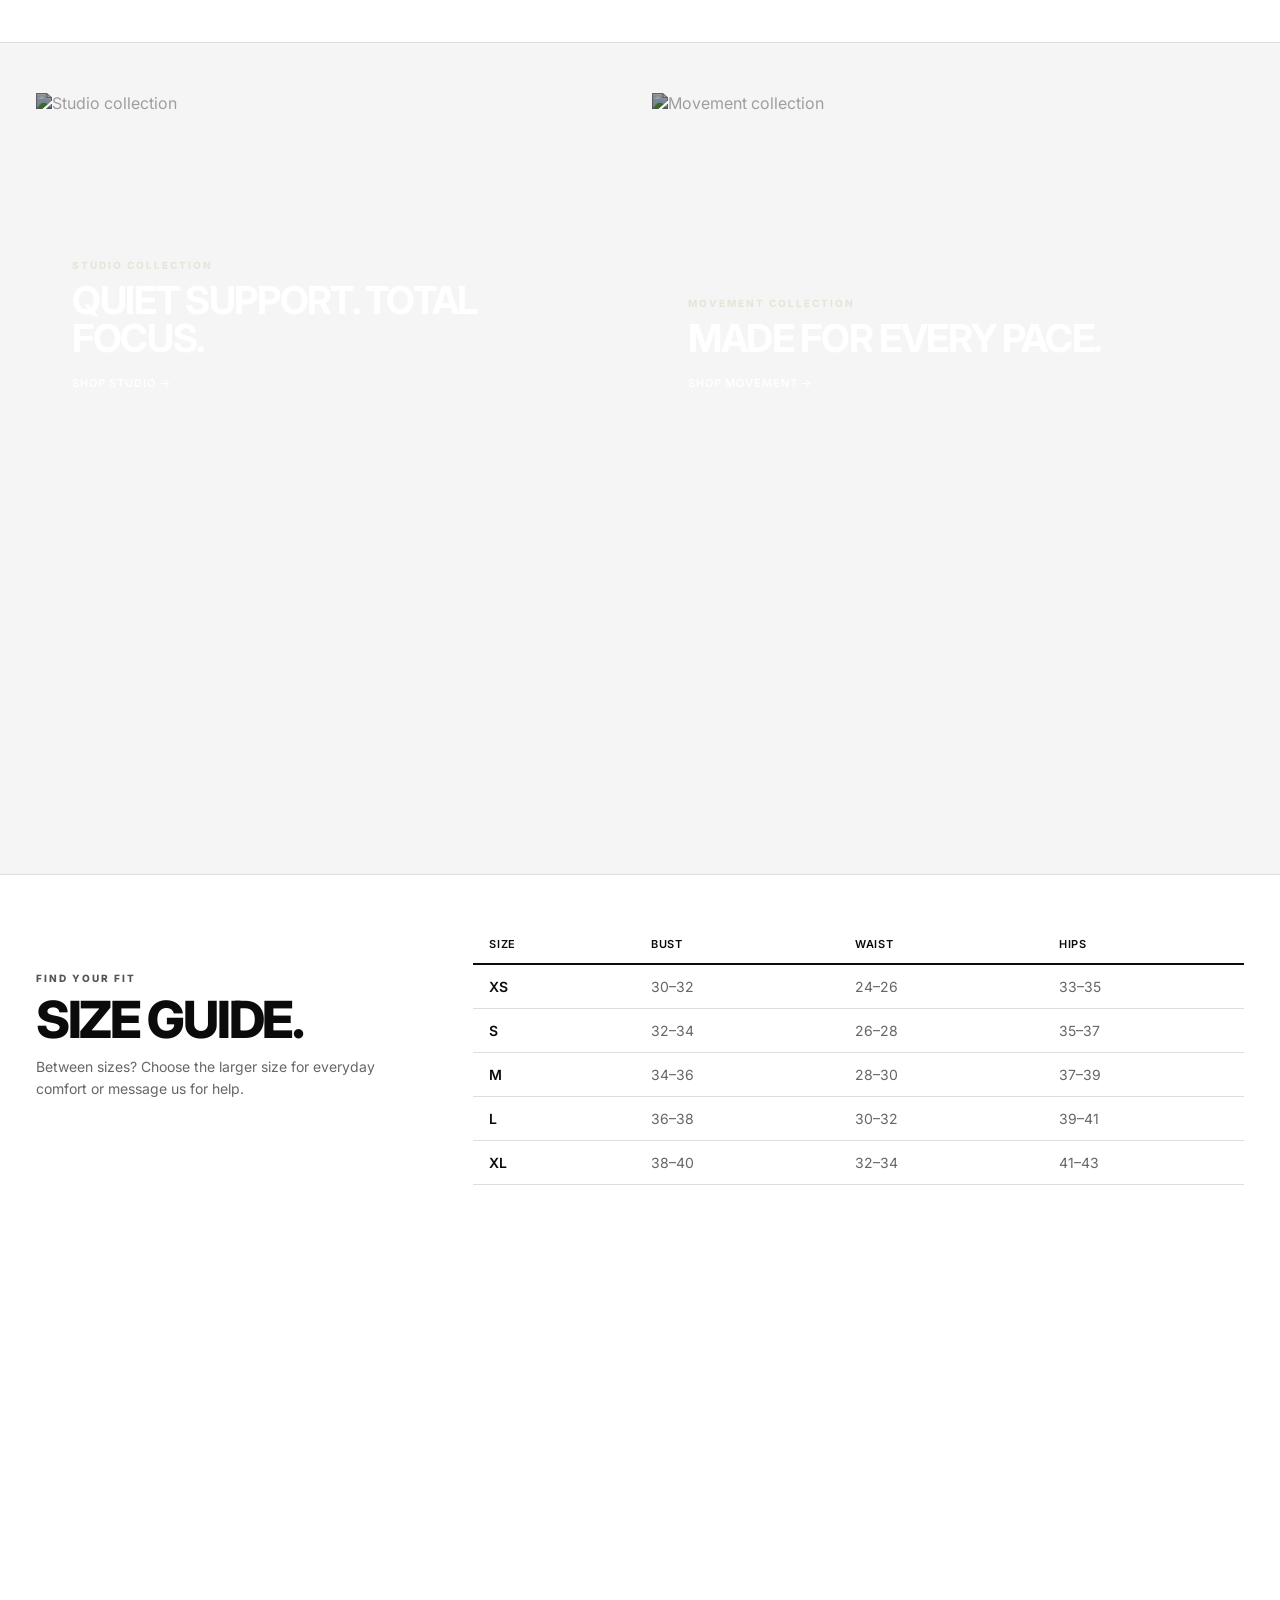
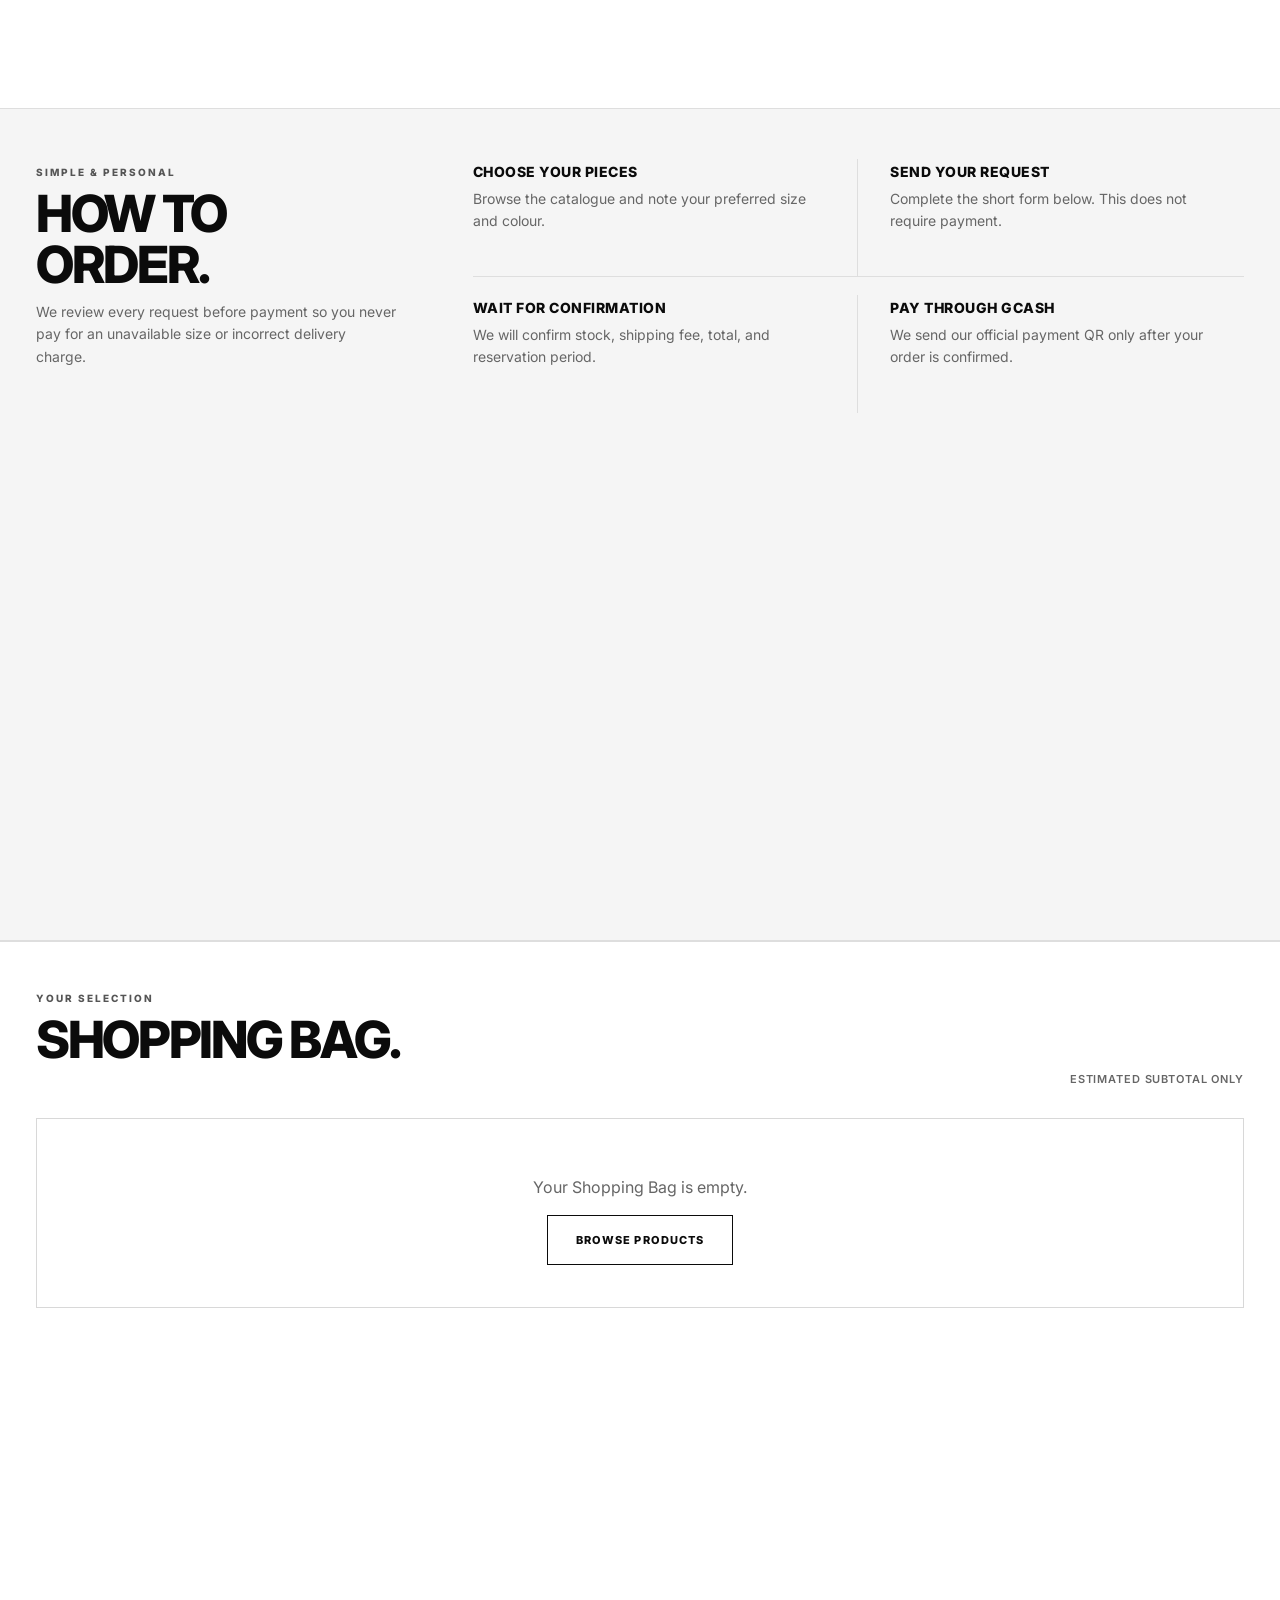
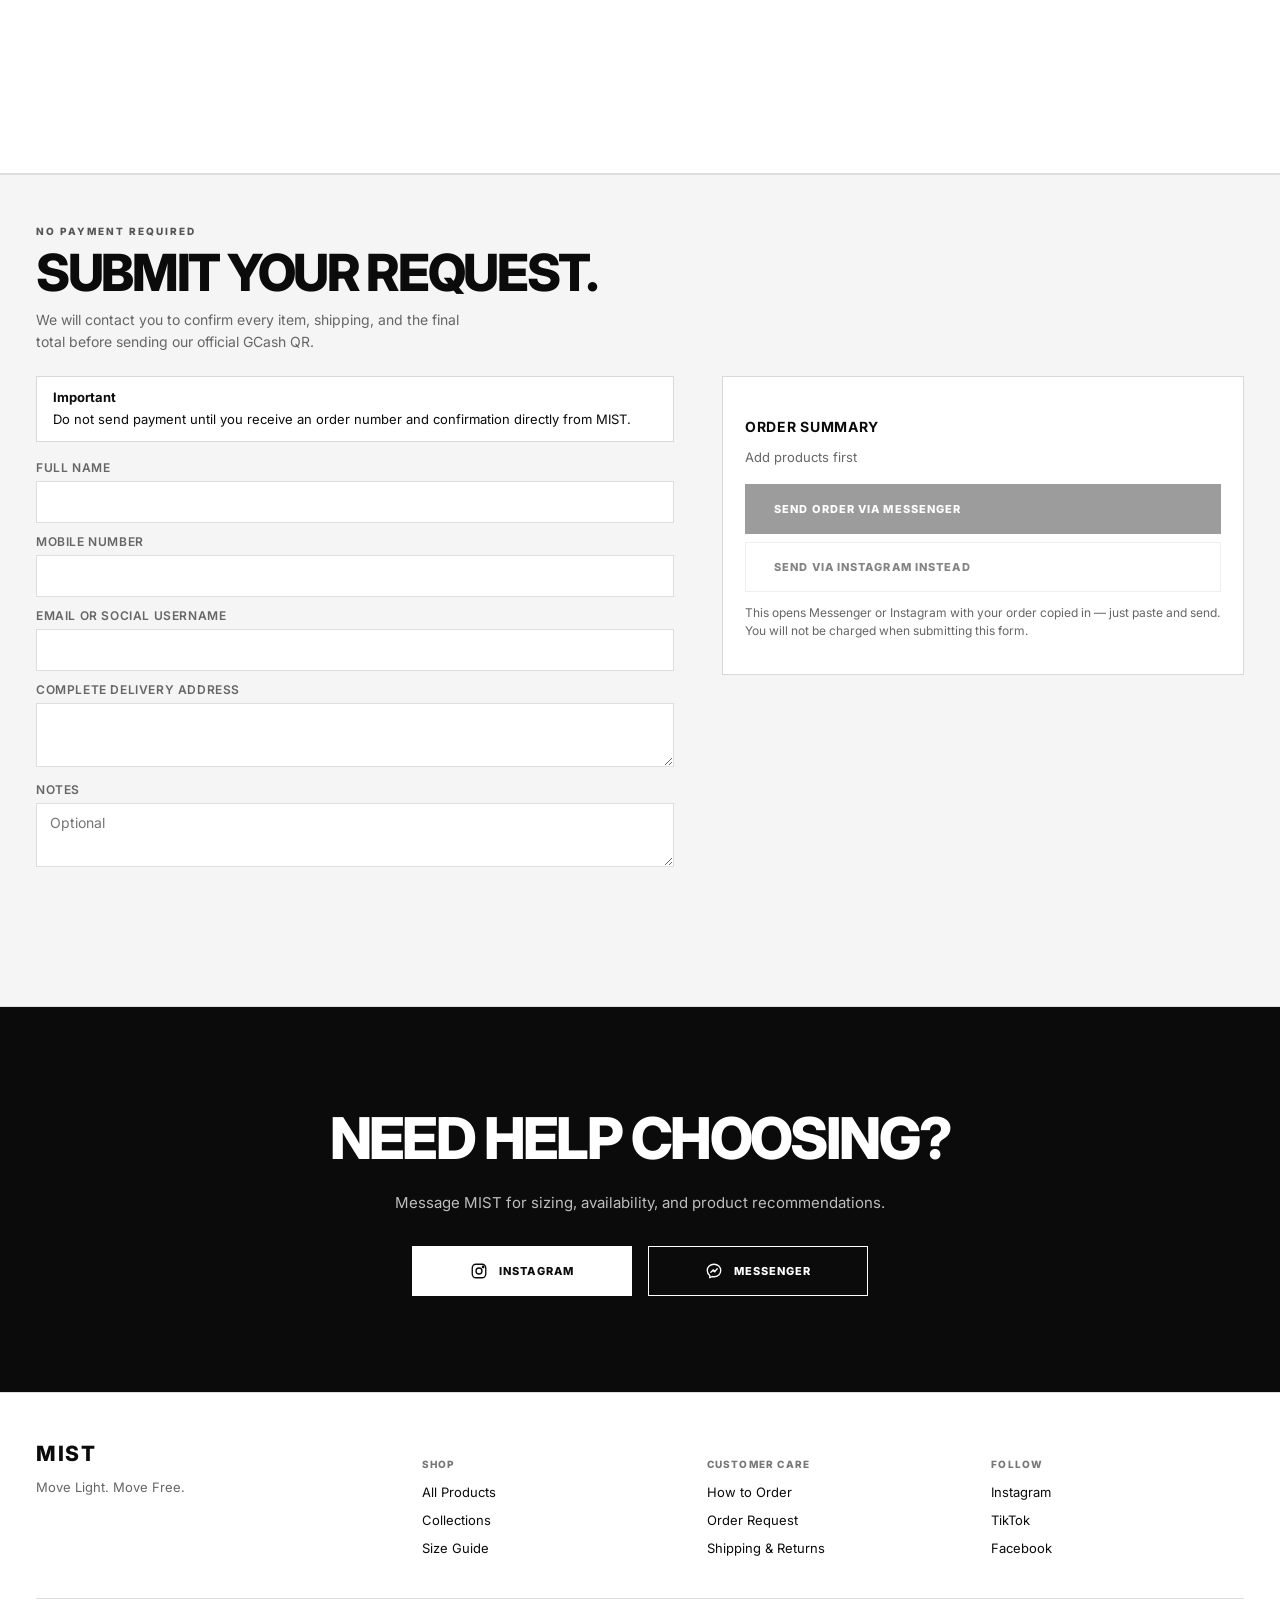
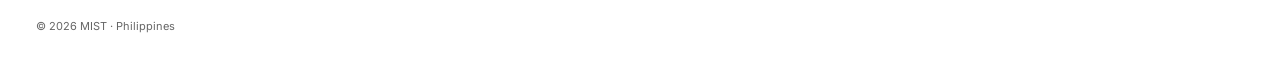
==== commit 3fba3ed9: "Fix order summary insta button" ====
--- a/index.html
+++ b/index.html
@@ -199,7 +199,7 @@
       </div>
       <div class="footer-col">
         <h5>Follow</h5>
-        <a href="#">Instagram</a>
+        <a href="https://www.instagram.com/urielovesamgyup/" target="_blank" rel="noopener noreferrer">Instagram</a>
         <a href="#">TikTok</a>
         <a href="#">Facebook</a>
       </div>
--- a/css/styles.css
+++ b/css/styles.css
@@ -96,8 +96,9 @@
     display:flex;
     align-items:flex-end;
     background:
-      linear-gradient(180deg, rgba(20,19,16,0.15) 0%, rgba(20,19,16,0.6) 100%),
-      url('https://images.unsplash.com/photo-1518611012118-696072aa579a?auto=format&fit=crop&w=2200&q=90') center/cover no-repeat;
+      linear-gradient(90deg, rgba(12,12,12,0.58) 0%, rgba(12,12,12,0.24) 43%, rgba(12,12,12,0.04) 70%),
+      url('../assets/images/mist-pickleball-hero.webp') center center / cover no-repeat;
+    overflow:hidden;
   }
   .hero-content{
     width:100%;
@@ -528,7 +529,7 @@
 .nav-links a:hover::after{right:0;}
 .order-pill{padding:15px 24px;font-size:11px;border-radius:0;letter-spacing:.1em;}
 
-.hero{min-height:calc(100svh - 112px);background-position:center 38%;}
+.hero{height:calc(100svh - 112px);min-height:560px;max-height:900px;background-position:center center;}
 .hero-content{padding-bottom:70px;}
 .hero h1{font-size:clamp(48px,7vw,92px);line-height:.92;text-transform:uppercase;letter-spacing:-.055em;font-weight:800;}
 .hero p{font-size:15px;max-width:42ch;margin-top:24px;}
@@ -601,7 +602,9 @@
 }
 @media (max-width:680px){
   .wrap,.nav-inner{padding-left:20px;padding-right:20px;}
-  .hero{min-height:620px;}
+  .hero{height:calc(100svh - 92px);min-height:560px;max-height:none;background-position:62% center;}
+  .hero::after{content:"";position:absolute;inset:0;background:linear-gradient(180deg,rgba(8,8,8,.05) 0%,rgba(8,8,8,.18) 44%,rgba(8,8,8,.68) 100%);pointer-events:none;}
+  .hero-content{position:relative;z-index:1;padding-bottom:38px;}
   .hero h1{font-size:clamp(46px,16vw,68px);}
   section{padding:64px 0;}
   .grid{grid-template-columns:1fr;gap:40px;}
@@ -882,3 +885,348 @@
     align-items:flex-start;
   }
 }
+
+/* =========================================================
+   MOBILE OPTIMIZATION — appended last so desktop stays intact
+   ========================================================= */
+@media (max-width:680px){
+  :root{
+    --site-nav-height:64px;
+    --anchor-gap:10px;
+  }
+
+  html,body{width:100%;max-width:100%;overflow-x:hidden;}
+  body{font-size:14px;}
+  .wrap{width:100%;max-width:none;padding-left:16px;padding-right:16px;}
+
+  .marquee-bar{
+    min-height:28px;
+    padding:7px 10px;
+    font-size:8px;
+    line-height:1.35;
+    letter-spacing:.11em;
+    white-space:normal;
+  }
+
+  header.site-nav{position:sticky;top:0;z-index:100;background:#fff;}
+  .nav-inner{
+    min-height:58px;
+    padding:10px 16px;
+    gap:10px;
+  }
+  .logo{font-size:18px;flex:0 0 auto;}
+  .order-pill{
+    margin-left:auto;
+    min-height:38px;
+    padding:10px 12px;
+    font-size:9px;
+    line-height:1;
+    white-space:nowrap;
+  }
+  .menu-toggle{
+    display:flex;
+    align-items:center;
+    justify-content:center;
+    width:38px;
+    height:38px;
+    padding:0;
+    font-size:20px;
+    flex:0 0 auto;
+  }
+  .nav-links.mobile-open{
+    position:fixed;
+    top:var(--site-nav-height);
+    left:0;
+    right:0;
+    z-index:99;
+    padding:18px 16px 22px;
+    gap:0;
+    box-shadow:0 12px 24px rgba(0,0,0,.08);
+  }
+  .nav-links.mobile-open a{
+    display:block;
+    padding:14px 2px;
+    border-bottom:1px solid var(--line);
+    font-size:12px;
+  }
+
+  .hero{
+    min-height:520px;
+    height:min(72svh,620px);
+    align-items:flex-end;
+    background-position:58% center;
+  }
+  .hero-content{padding:28px 16px 34px;}
+  .hero h1{
+    font-size:clamp(42px,13vw,58px);
+    line-height:.9;
+    max-width:8ch;
+  }
+  .hero p{
+    font-size:13px;
+    line-height:1.45;
+    max-width:30ch;
+    margin:16px 0 20px;
+  }
+  .hero .btn{min-height:44px;padding:12px 16px;font-size:9px;}
+
+  .steps-strip .wrap{
+    grid-template-columns:1fr 1fr;
+    gap:0;
+    padding:0 16px;
+  }
+  .step-mini{
+    min-height:60px;
+    padding:14px 10px 12px 0;
+    font-size:10px;
+    line-height:1.35;
+    border-bottom:1px solid var(--line);
+  }
+  .step-mini:nth-child(odd){border-right:1px solid var(--line);padding-right:12px;}
+  .step-mini:nth-child(even){padding-left:12px;}
+  .step-mini:nth-child(n+3){border-bottom:0;}
+  .step-mini b{display:block;margin:0 0 3px;font-size:10px;}
+
+  section,
+  #collections,#sizing,#how,#order-list,#order{
+    min-height:0;
+    display:block;
+    padding:48px 0;
+  }
+  #catalogue{padding-top:28px !important;padding-bottom:48px;}
+  .compact-head{
+    display:block;
+    margin-bottom:18px;
+    padding-bottom:12px;
+  }
+  .compact-head h2{font-size:12px;line-height:1.45;}
+  .compact-head h2 .eyebrow-lead{display:block;margin:0 0 2px;}
+  .compact-head p{font-size:10px;line-height:1.45;margin-top:5px;}
+
+  #catalogue .grid{grid-template-columns:1fr;gap:34px;}
+  #catalogue .card-img{
+    width:100%;
+    height:auto;
+    aspect-ratio:4/5;
+  }
+  #catalogue .card-body{padding-top:12px;}
+  #catalogue .card-body h3{font-size:13px;}
+  #catalogue .price{font-size:13px;}
+  #catalogue .colors,#catalogue .sizes{gap:14px;}
+  #catalogue .color-btn,#catalogue .size-btn{
+    min-width:28px;
+    min-height:32px;
+    font-size:11px;
+    text-align:left;
+  }
+
+  /* Hover-only controls are inaccessible on touch devices. */
+  .quick-add{
+    transform:none;
+    padding:13px 12px;
+    font-size:10px;
+  }
+  @media (hover:none){
+    .card:hover .card-img img.img-front{opacity:1;}
+    .card:hover .card-img img.img-back{opacity:0;}
+  }
+
+  .collections{grid-template-columns:1fr;gap:12px;}
+  .collection-tile{aspect-ratio:4/3;min-height:0;}
+  .tile-copy{padding:20px;}
+  .tile-copy h3{font-size:25px;max-width:11ch;}
+
+  .section-split{
+    display:block;
+    grid-template-columns:none;
+  }
+  .section-split .section-head,
+  .section-head{
+    max-width:none;
+    margin:0 0 24px;
+  }
+  .section-head h2{font-size:34px;line-height:.95;}
+  .section-head p{font-size:13px;line-height:1.55;margin-top:12px;}
+
+  #sizing .section-split{display:block;}
+  #sizing table{display:table;width:100%;table-layout:fixed;font-size:11px;}
+  #sizing thead th,#sizing tbody td{
+    padding:11px 5px;
+    text-align:center;
+    white-space:nowrap;
+  }
+  #sizing thead th:first-child,#sizing tbody td:first-child{text-align:left;width:18%;}
+
+  .how-grid{grid-template-columns:1fr;}
+  .how-cell,
+  .how-cell:nth-child(odd),
+  .how-cell:nth-child(even),
+  .how-cell:nth-child(1),
+  .how-cell:nth-child(2){
+    min-height:0;
+    padding:0 0 20px;
+    margin:0 0 20px;
+    border-right:0;
+    border-bottom:1px solid var(--line);
+  }
+  .how-cell:last-child{margin-bottom:0;padding-bottom:0;border-bottom:0;}
+  .how-cell h3{font-size:13px;}
+  .how-cell p{font-size:12px;line-height:1.55;}
+
+  .section-head-row{display:block;margin-bottom:22px;}
+  .section-head-row .section-head{margin-bottom:8px;}
+  .section-head-note{font-size:9px;}
+  .order-panel{padding:0 14px;overflow:hidden;}
+  .order-empty{padding:42px 10px;}
+  .order-empty p{font-size:13px;}
+  .order-row{padding:16px 0;}
+  .order-cols{
+    grid-template-columns:72px minmax(0,1fr);
+    grid-template-areas:
+      "img name"
+      "img size"
+      "img colour"
+      "img qty"
+      "img price";
+    column-gap:12px;
+    row-gap:8px;
+    align-items:center;
+  }
+  .order-row img{width:72px;height:90px;align-self:start;}
+  .order-select,.qty-input{min-height:40px;padding:8px;font-size:12px;}
+  .price-remove{align-items:center;}
+  .remove-btn{font-size:11px;}
+
+  .order-form-grid{grid-template-columns:1fr;gap:24px;}
+  .notice{font-size:12px;margin-bottom:20px;}
+  .field{margin-bottom:13px;}
+  .field label{font-size:10px;}
+  .field input,.field textarea{font-size:16px;min-height:46px;padding:11px;}
+  .field textarea{min-height:76px;}
+  .form-summary{position:static;padding:18px;}
+  .submit-btn,.submit-btn-secondary{min-height:46px;padding:12px 10px;font-size:9px;}
+
+  .help{padding:56px 0;}
+  .help h2{font-size:34px;line-height:.95;}
+  .help p{font-size:13px;margin:16px auto 24px;}
+  .help-links .social-btn{width:100%;max-width:none;}
+
+  footer{padding:40px 0 22px;}
+  .footer-top{
+    grid-template-columns:1fr 1fr;
+    gap:28px 18px;
+  }
+  .footer-brand{grid-column:1/-1;}
+  .footer-col a{font-size:12px;margin-bottom:9px;}
+  .footer-bottom{font-size:10px;}
+
+  .toast{width:calc(100% - 32px);max-width:360px;text-align:center;bottom:16px;}
+}
+
+@media (max-width:370px){
+  .order-pill{padding:9px 8px;font-size:8px;}
+  .hero h1{font-size:40px;}
+  .footer-top{grid-template-columns:1fr;}
+  .footer-brand{grid-column:auto;}
+}
+
+/* =========================================================
+   HERO VISIBILITY + THINNER NAV + FOUR-COLUMN ORDER STRIP
+   ========================================================= */
+@media (min-width:681px){
+  :root{--site-nav-height:66px;}
+
+  .marquee-bar{
+    padding:5px 12px;
+    font-size:9px;
+    line-height:1.25;
+  }
+
+  .nav-inner{
+    min-height:66px;
+    padding:8px 36px;
+  }
+  .logo{font-size:21px;}
+  .order-pill{
+    min-height:42px;
+    padding:11px 18px;
+  }
+
+  .hero{
+    height:calc(100svh - 91px);
+    min-height:540px;
+    max-height:820px;
+    /* Keep the model's face and upper body in frame on wide screens. */
+    background-position:center top;
+  }
+  .hero-content{padding-bottom:46px;}
+
+  .steps-strip{
+    background:#fff;
+    border-top:1px solid var(--line);
+    border-bottom:1px solid var(--line);
+  }
+  .steps-strip .wrap{
+    max-width:none;
+    width:100%;
+    padding:0;
+    gap:0;
+  }
+  .step-mini{
+    min-height:88px;
+    display:flex;
+    align-items:center;
+    padding:18px 38px;
+    border-right:1px solid var(--line);
+    color:var(--ink);
+    font-size:14px;
+    line-height:1.35;
+  }
+  .step-mini:last-child{border-right:0;}
+  .step-mini b{
+    flex:0 0 auto;
+    margin-right:20px;
+    color:#9a8c7e;
+    font-size:14px;
+  }
+}
+
+@media (max-width:680px){
+  :root{--site-nav-height:58px;}
+
+  .nav-inner{
+    min-height:52px;
+    padding-top:7px;
+    padding-bottom:7px;
+  }
+  .logo{font-size:17px;}
+  .order-pill{
+    min-height:34px;
+    padding:8px 10px;
+  }
+  .menu-toggle{width:34px;height:34px;}
+
+  .hero{
+    min-height:500px;
+    height:min(70svh,590px);
+    /* Prioritize her face and paddle instead of centering the crop. */
+    background-position:64% top;
+  }
+
+  .steps-strip{
+    background:#fff;
+    border-top:1px solid var(--line);
+    border-bottom:1px solid var(--line);
+  }
+  .steps-strip .wrap{padding:0;}
+  .step-mini{
+    min-height:72px;
+    padding:14px 14px;
+    border-right:1px solid var(--line);
+    border-bottom:1px solid var(--line);
+    color:var(--ink);
+  }
+  .step-mini:nth-child(even){padding-left:14px;border-right:0;}
+  .step-mini:nth-child(n+3){border-bottom:0;}
+  .step-mini b{color:#9a8c7e;margin-bottom:5px;}
+}
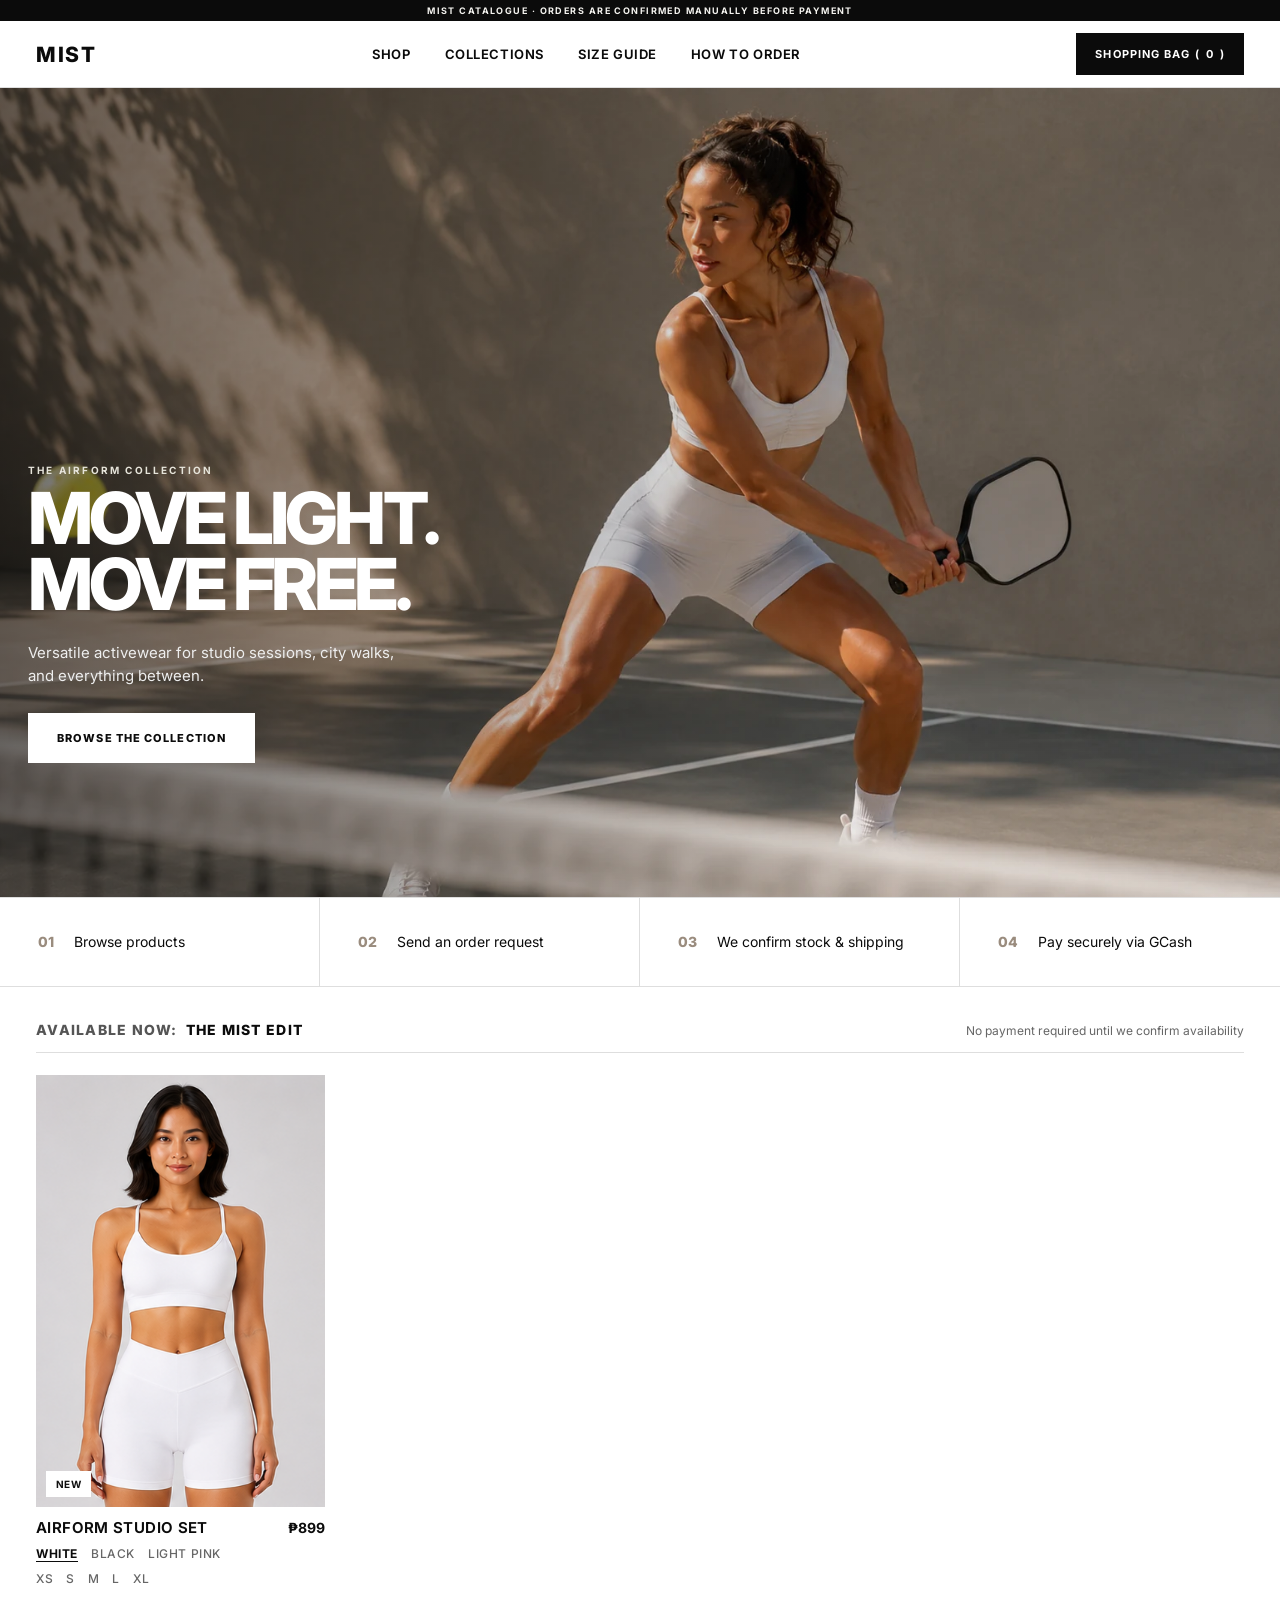
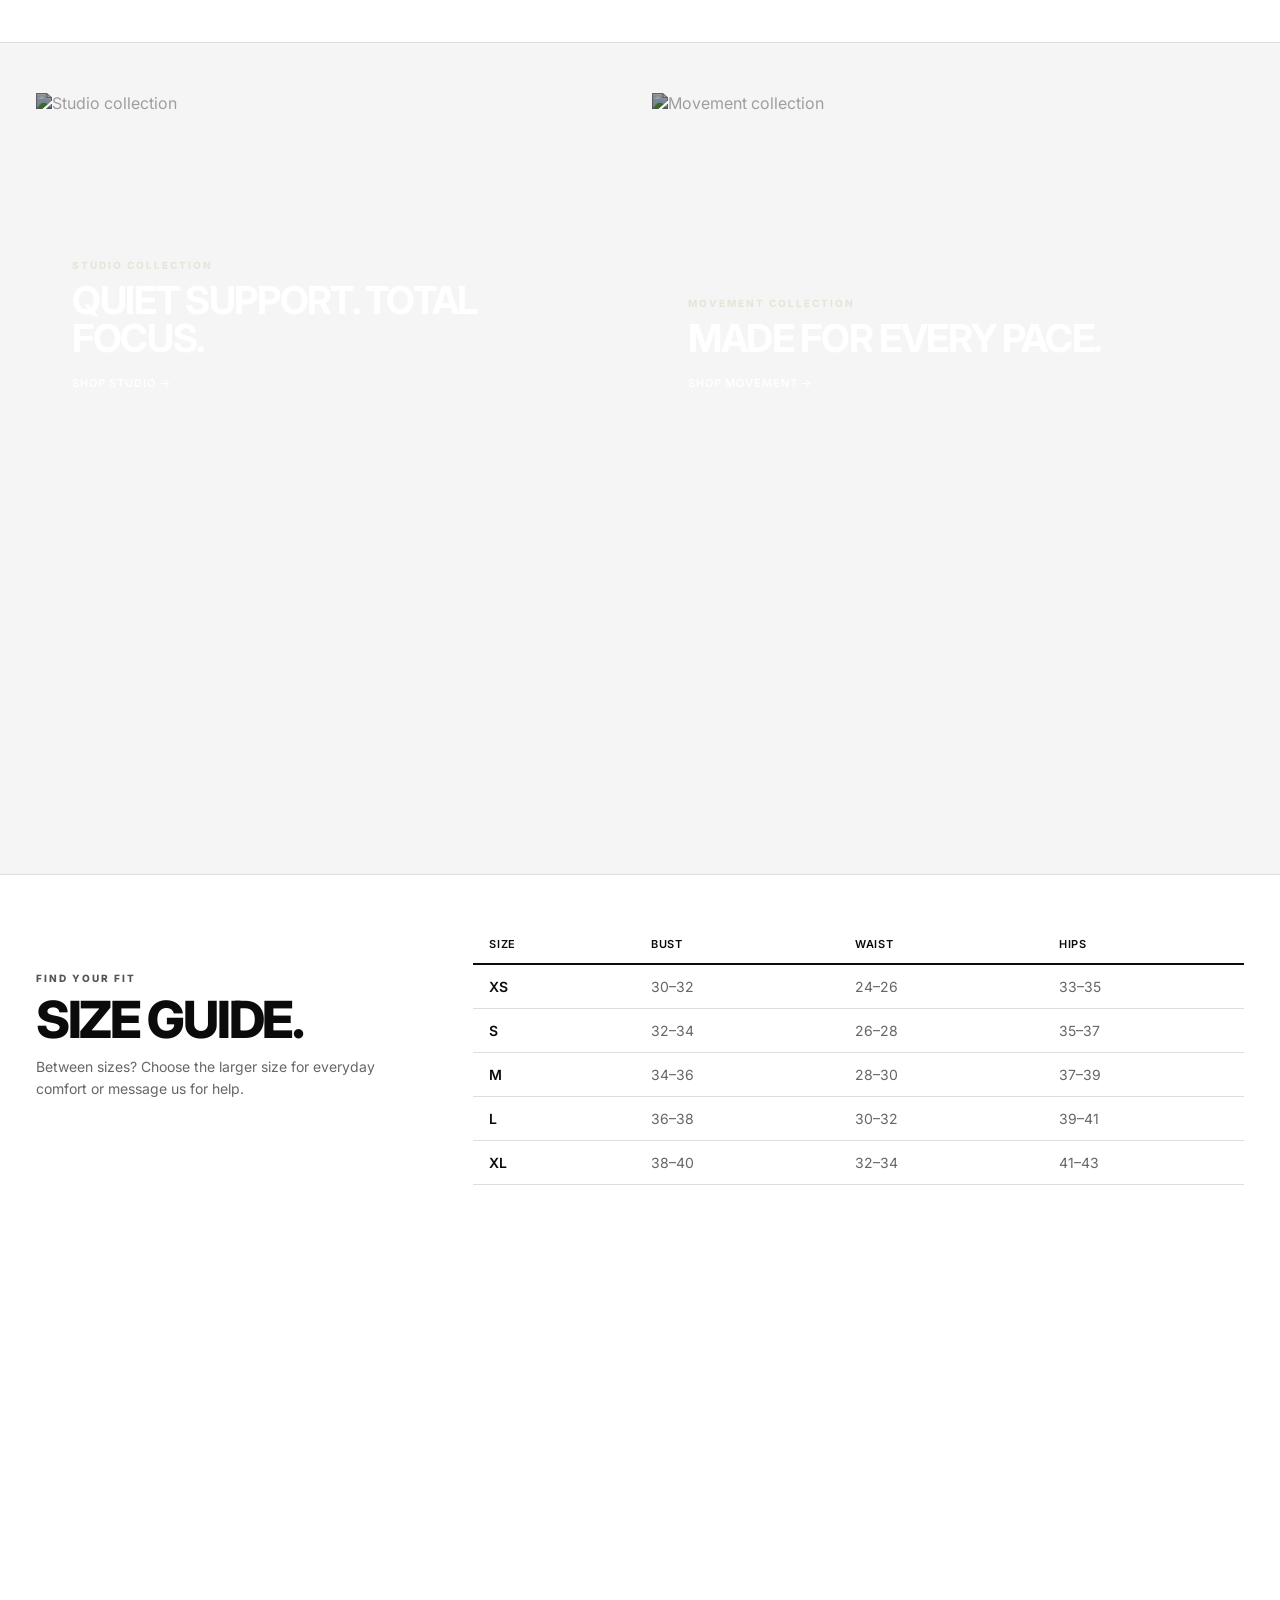
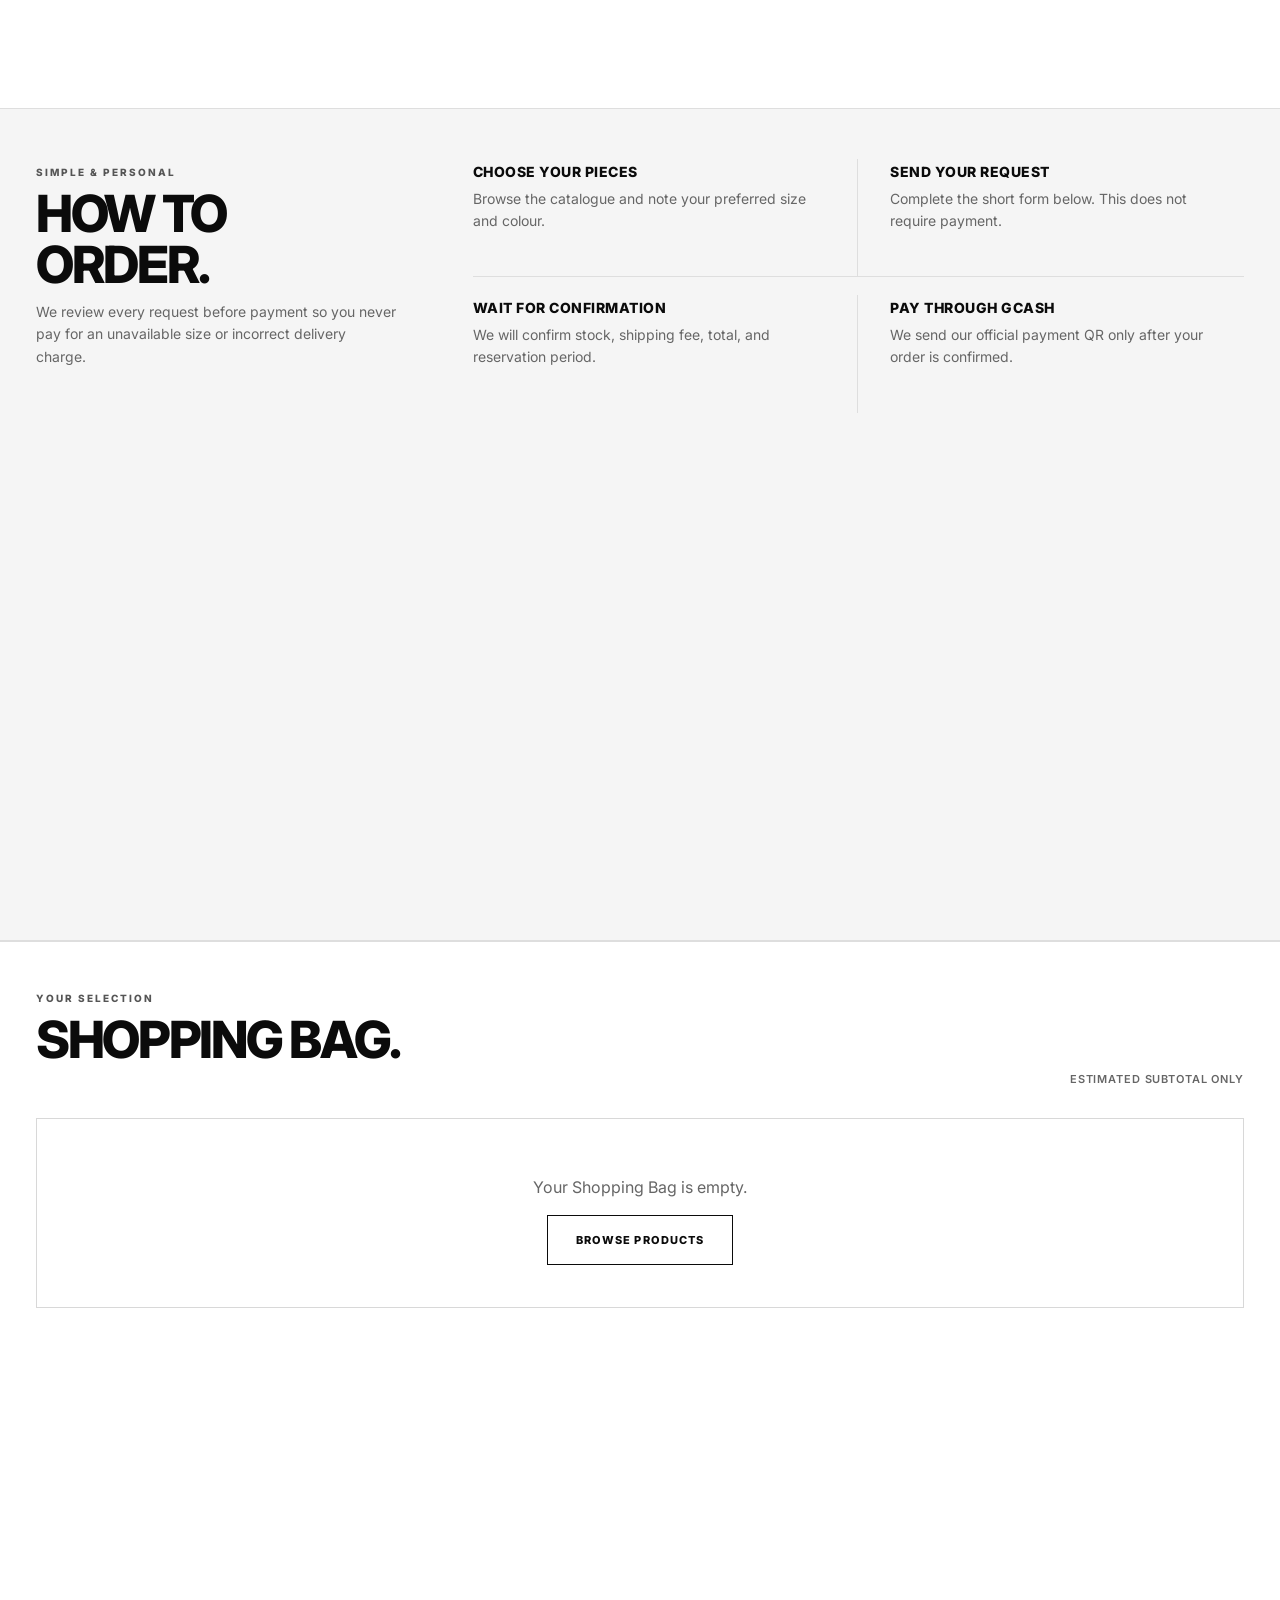
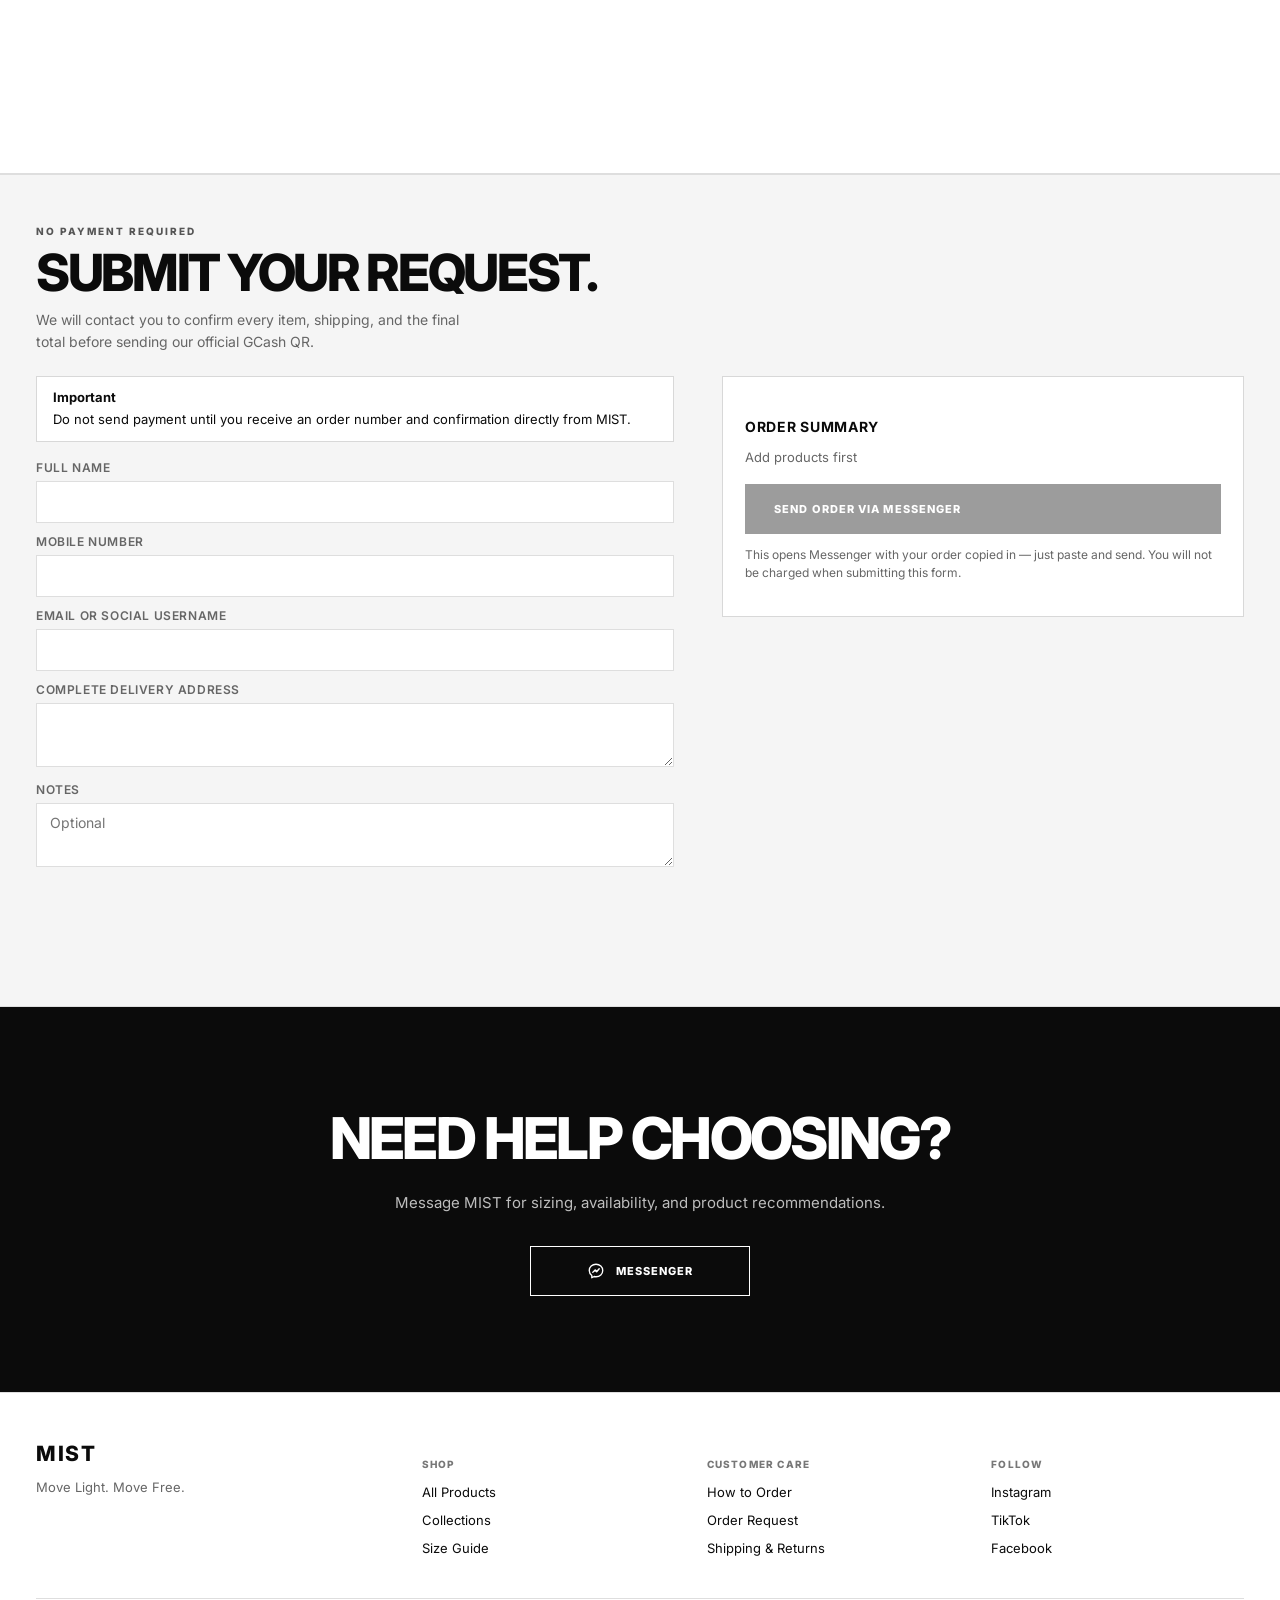
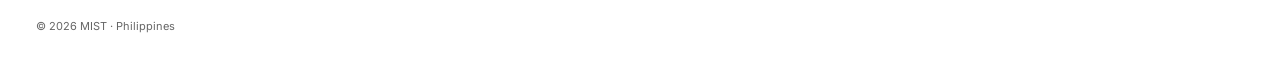
==== commit b84fa61b: "Fix messenger only order summary" ====
--- a/index.html
+++ b/index.html
@@ -154,8 +154,7 @@
         <h4>Order summary</h4>
         <div id="summary-lines"><p class="summary-empty">Add products first</p></div>
         <button class="btn submit-btn" id="submit-order" disabled>Send order via Messenger</button>
-        <button class="btn outline submit-btn-secondary" id="submit-order-ig" disabled>Send via Instagram instead</button>
-        <p class="disclaimer">This opens Messenger or Instagram with your order copied in — just paste and send. You will not be charged when submitting this form.</p>
+        <p class="disclaimer">This opens Messenger with your order copied in — just paste and send. You will not be charged when submitting this form.</p>
       </div>
     </div>
   </div>
@@ -166,10 +165,6 @@
     <h2>Need help choosing?</h2>
     <p>Message MIST for sizing, availability, and product recommendations.</p>
     <div class="help-links">
-      <a href="#" id="help-instagram-link" class="btn light social-btn" aria-label="Message MIST on Instagram">
-        <svg viewBox="0 0 24 24" aria-hidden="true"><rect x="3" y="3" width="18" height="18" rx="5"></rect><circle cx="12" cy="12" r="4"></circle><circle cx="17.5" cy="6.5" r="1"></circle></svg>
-        <span>Instagram</span>
-      </a>
       <a href="#" id="help-messenger-link" class="btn outline help-outline social-btn" aria-label="Message MIST on Messenger">
         <svg viewBox="0 0 24 24" aria-hidden="true"><path d="M12 3C6.9 3 3 6.7 3 11.4c0 2.7 1.3 5 3.4 6.5V21l3.1-1.7c.8.2 1.6.3 2.5.3 5.1 0 9-3.7 9-8.3S17.1 3 12 3Z"></path><path d="m7.7 13.8 3.1-3.3 2.4 1.8 3.1-3.3-3.4 4-2.4-1.8-2.8 2.6Z"></path></svg>
         <span>Messenger</span>
@@ -199,7 +194,7 @@
       </div>
       <div class="footer-col">
         <h5>Follow</h5>
-        <a href="https://www.instagram.com/urielovesamgyup/" target="_blank" rel="noopener noreferrer">Instagram</a>
+        <a href="https://www.instagram.com/Chrissygotosleep/" target="_blank" rel="noopener noreferrer">Instagram</a>
         <a href="#">TikTok</a>
         <a href="#">Facebook</a>
       </div>
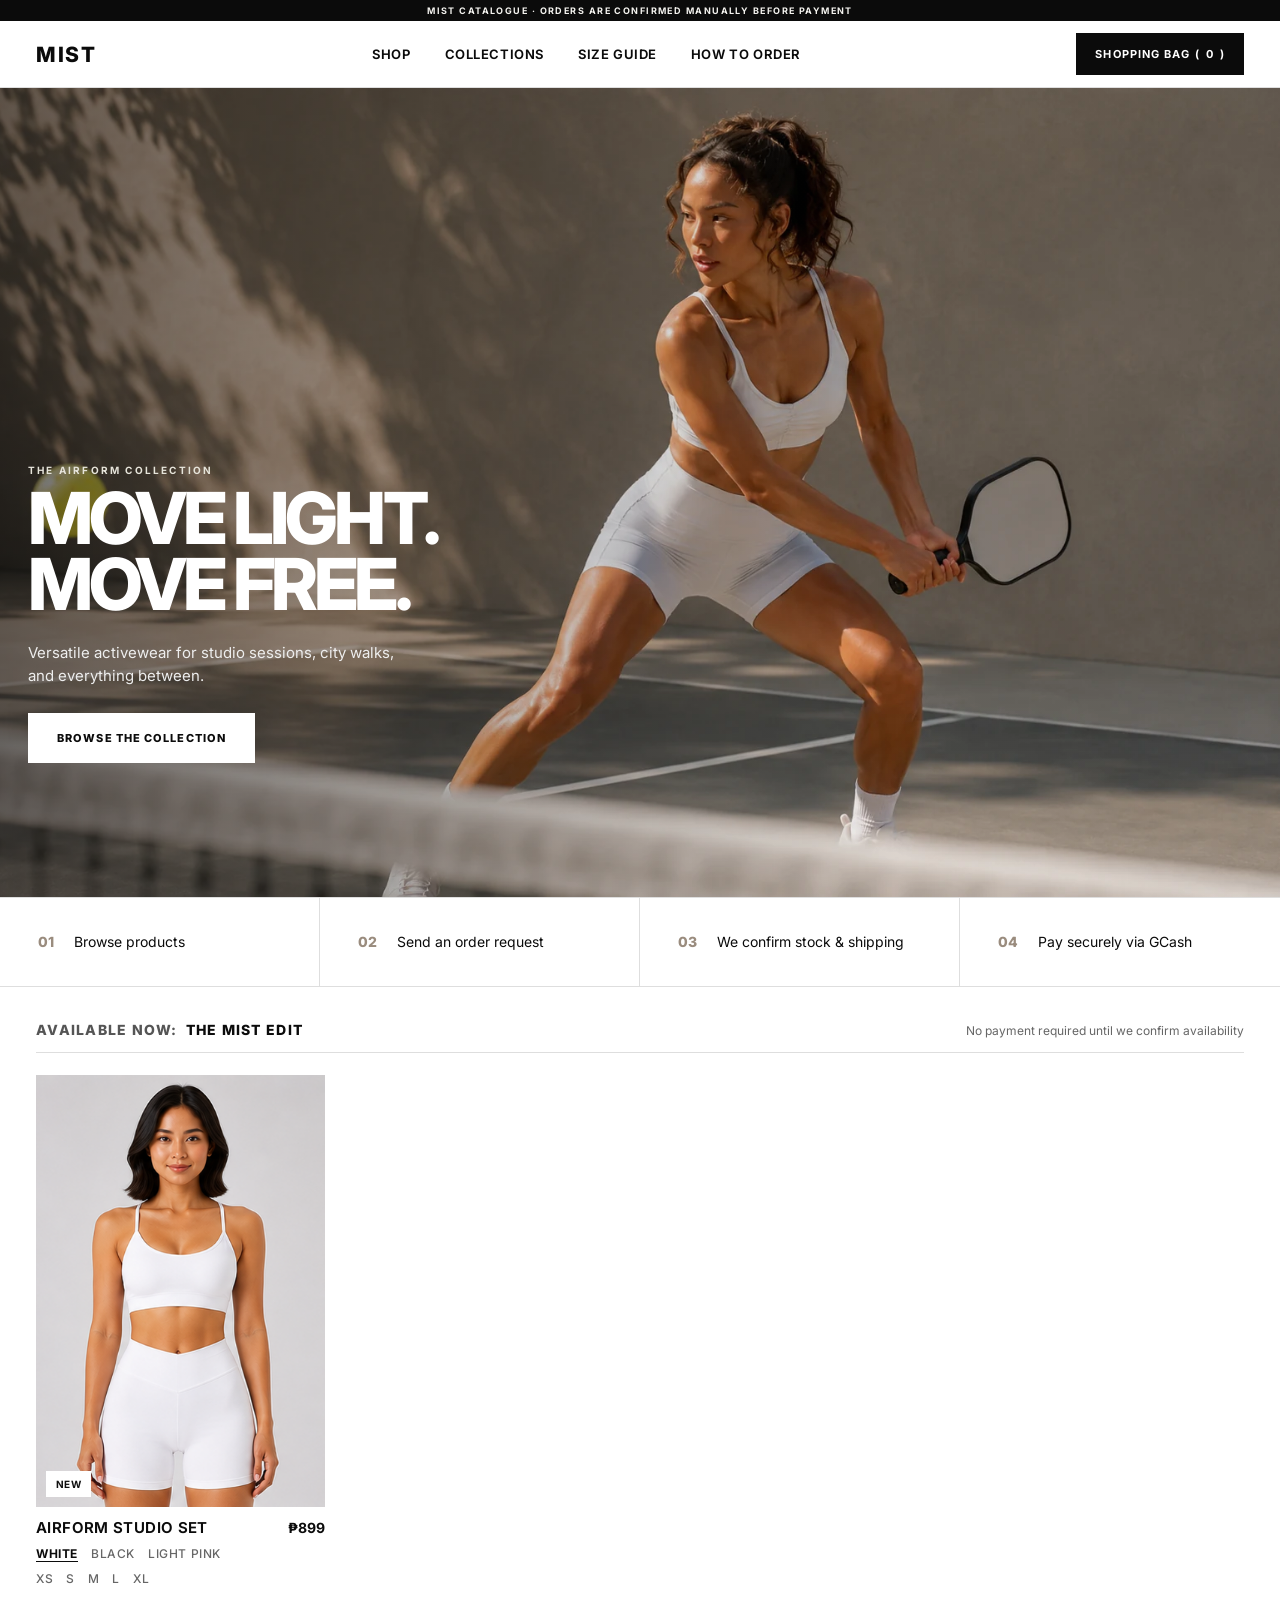
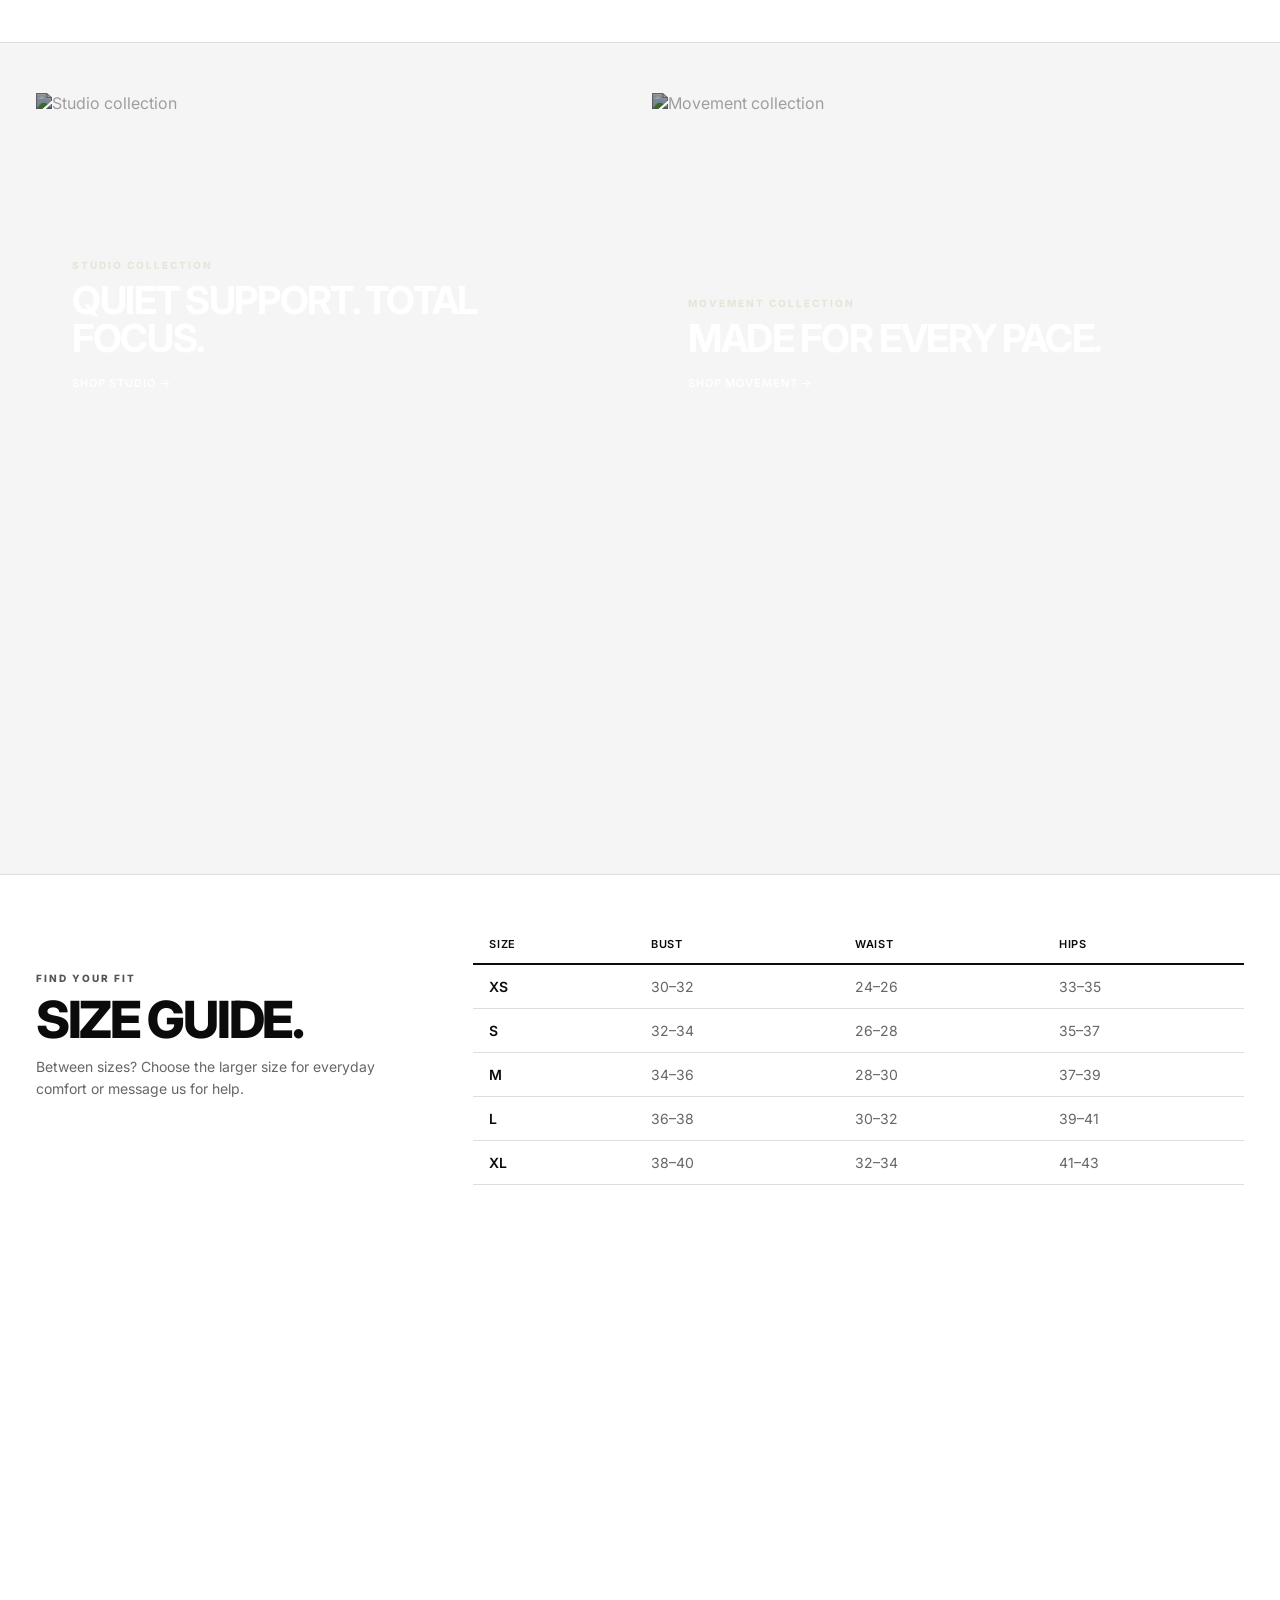
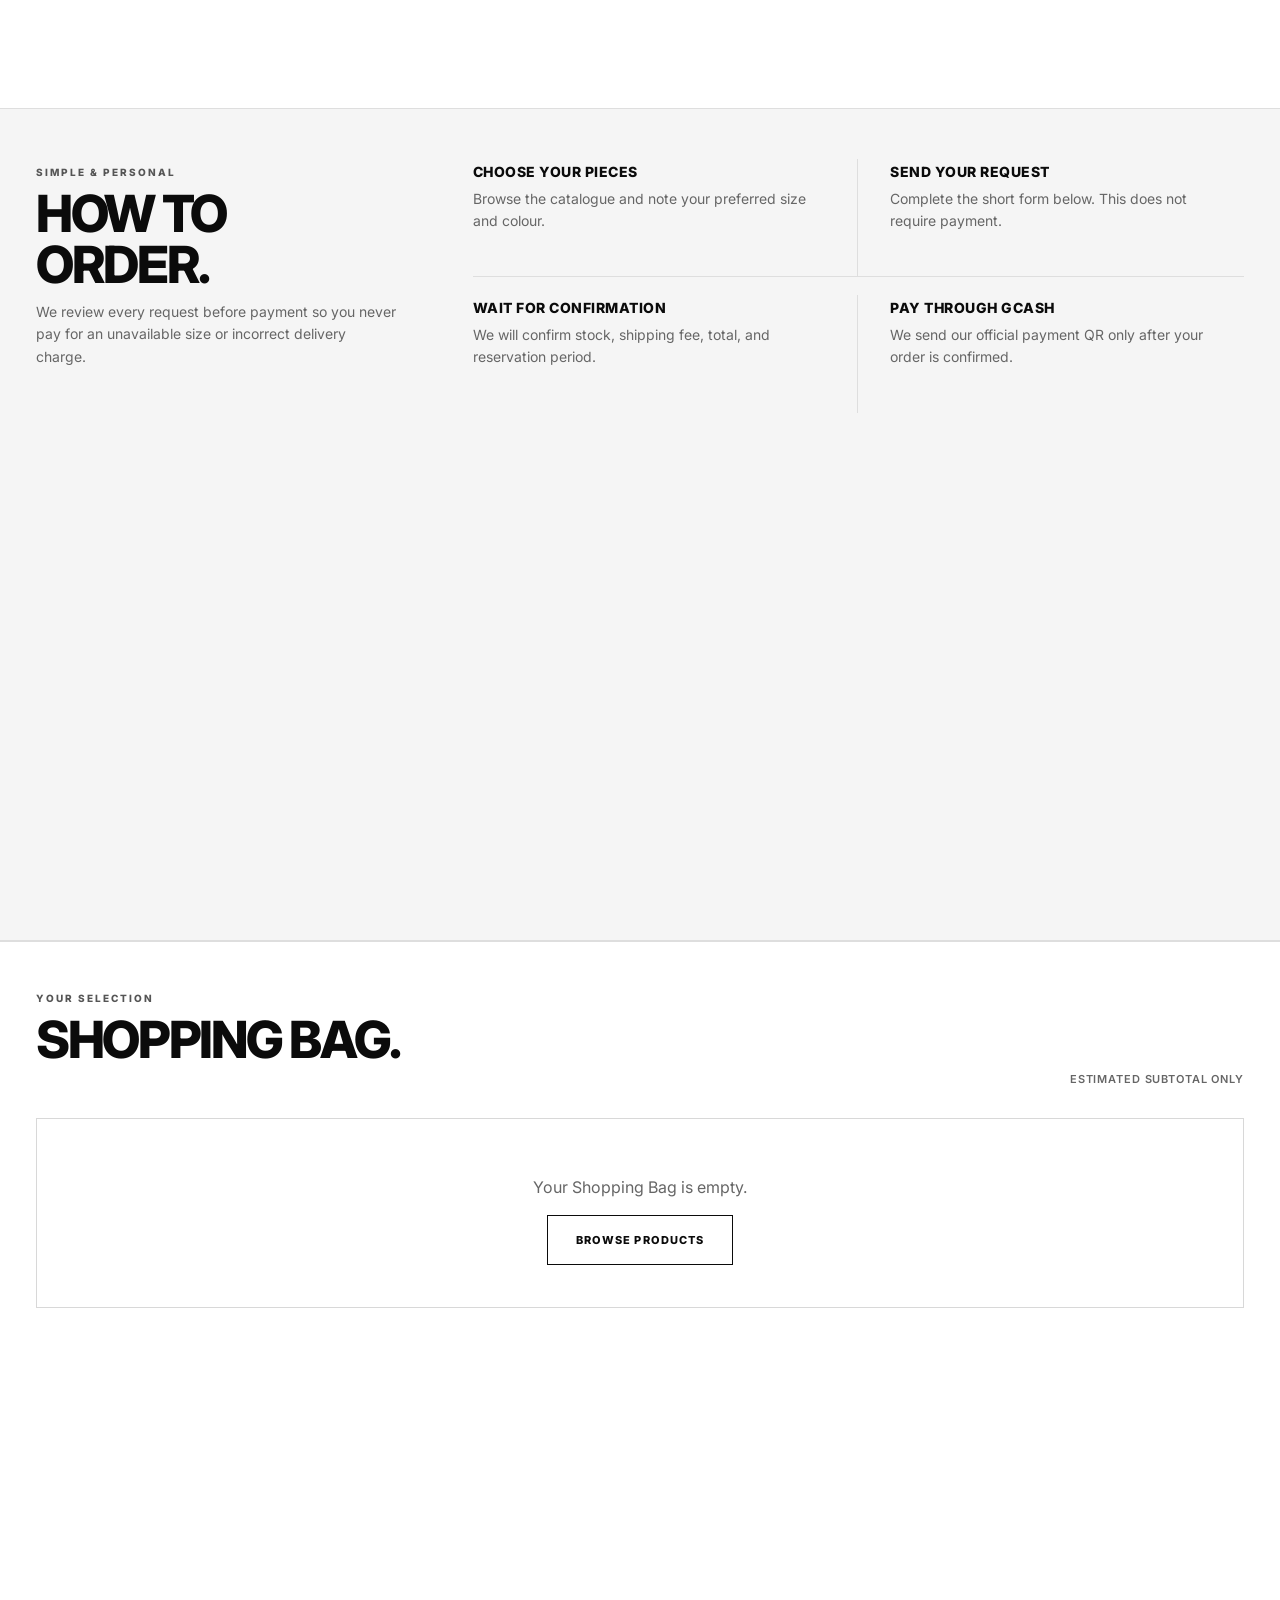
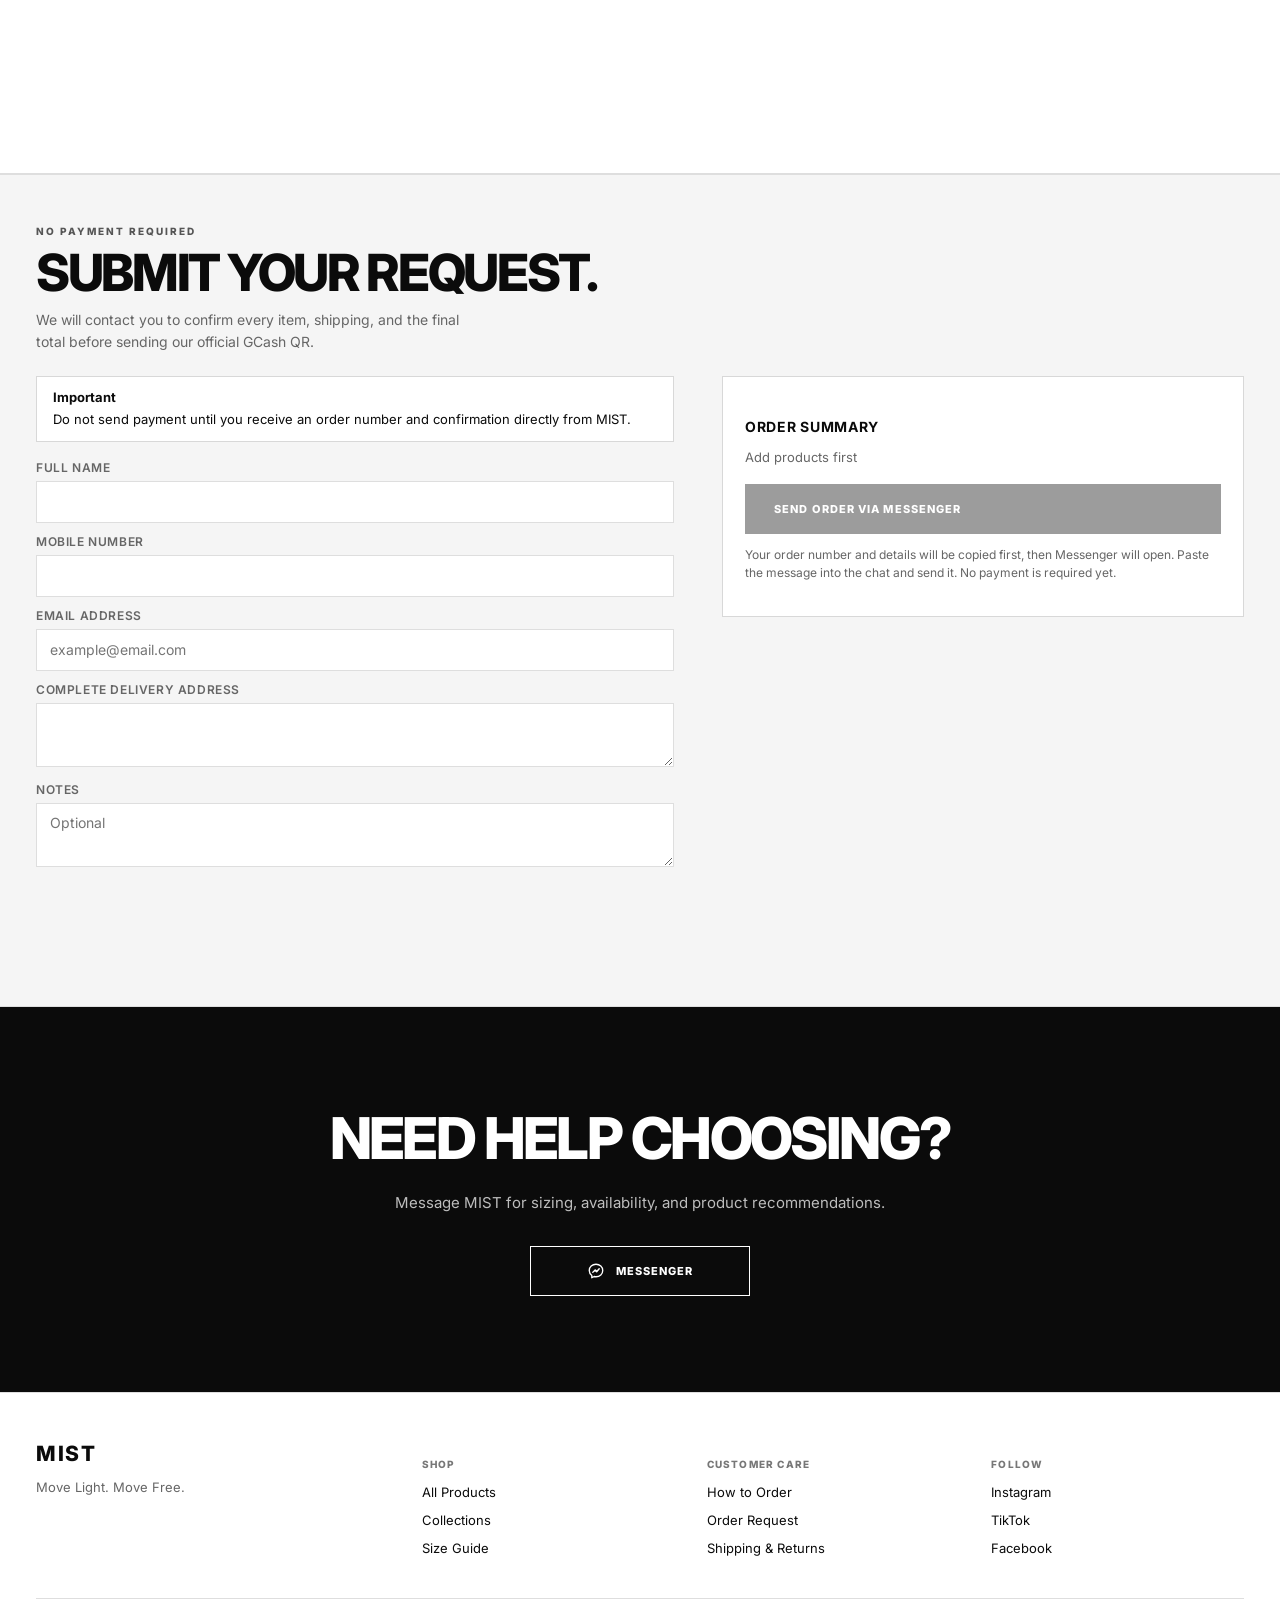
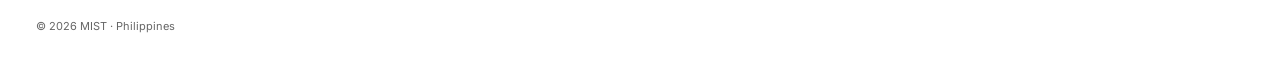
==== commit 7e2304e2: "Update backend v2 files" ====
--- a/index.html
+++ b/index.html
@@ -145,7 +145,7 @@
         <form id="order-form">
           <div class="field"><label for="f-name">Full name</label><input id="f-name" required></div>
           <div class="field"><label for="f-mobile">Mobile number</label><input id="f-mobile" required></div>
-          <div class="field"><label for="f-contact">Email or social username</label><input id="f-contact" required></div>
+          <div class="field"><label for="f-email">Email address</label><input id="f-email" type="email" inputmode="email" autocomplete="email" placeholder="example@email.com" required></div>
           <div class="field"><label for="f-address">Complete delivery address</label><textarea id="f-address" required></textarea></div>
           <div class="field"><label for="f-notes">Notes</label><textarea id="f-notes" placeholder="Optional"></textarea></div>
         </form>
@@ -153,8 +153,9 @@
       <div class="form-summary">
         <h4>Order summary</h4>
         <div id="summary-lines"><p class="summary-empty">Add products first</p></div>
+        <div id="order-number-result" class="order-number-result" hidden></div>
         <button class="btn submit-btn" id="submit-order" disabled>Send order via Messenger</button>
-        <p class="disclaimer">This opens Messenger with your order copied in — just paste and send. You will not be charged when submitting this form.</p>
+        <p class="disclaimer">Your order number and details will be copied first, then Messenger will open. Paste the message into the chat and send it. No payment is required yet.</p>
       </div>
     </div>
   </div>
--- a/css/styles.css
+++ b/css/styles.css
@@ -1230,3 +1230,19 @@
   .step-mini:nth-child(n+3){border-bottom:0;}
   .step-mini b{color:#9a8c7e;margin-bottom:5px;}
 }
+
+
+/* Generated order number shown after a successful submission */
+.order-number-result{
+  display:flex;
+  flex-direction:column;
+  gap:4px;
+  margin:16px 0;
+  padding:14px 16px;
+  border:1px solid #111;
+  background:#f5f5f5;
+}
+.order-number-result[hidden]{display:none;}
+.order-number-result strong{font-size:11px;text-transform:uppercase;letter-spacing:.08em;}
+.order-number-result span{font-size:20px;font-weight:700;letter-spacing:.04em;}
+.order-number-result small{font-size:12px;color:var(--ink-soft);}
